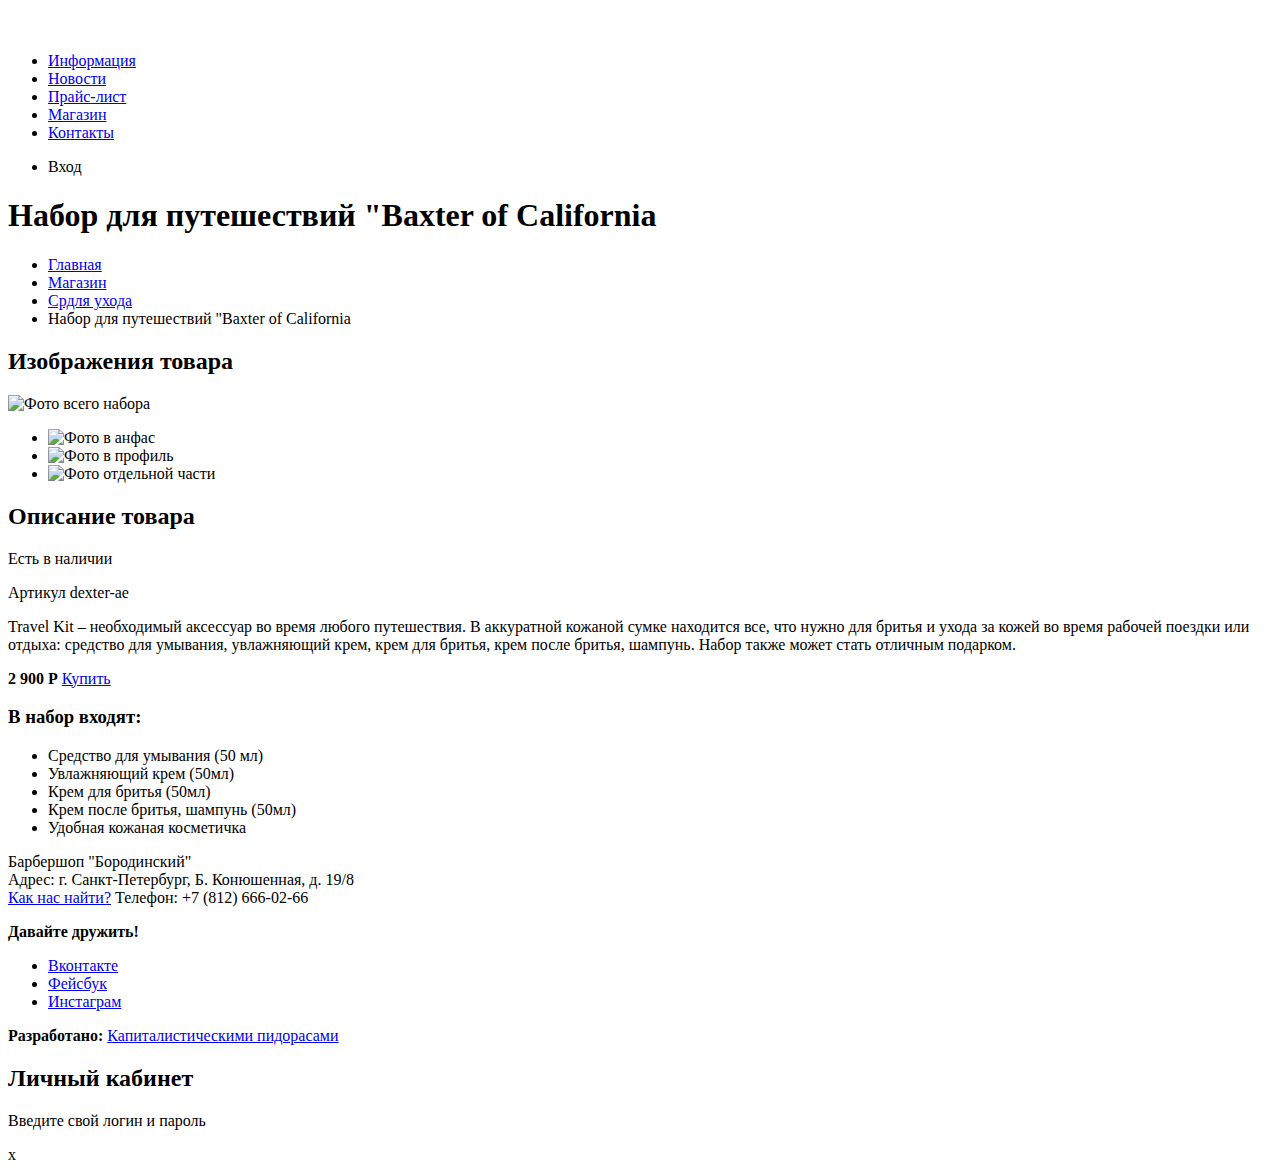
==== catalog-item.html @ 374a8c82 "Сделана разметка страницы Каталог-айтем." ====
<!doctype html>
<html lang="ru">
<head>
    <meta charset="UTF-8">
    <meta name="viewport"
          content="width=device-width, user-scalable=no, initial-scale=1.0, maximum-scale=1.0, minimum-scale=1.0">
    <meta http-equiv="X-UA-Compatible" content="ie=edge">
    <title>Document</title>
</head>
<body>
<!--Элемент каталога-->
<!--Шапка страницы-->
    <header class="main-header">
        <nav class="main-navigator">
            <!--Логотип-->
            <a href="#" class="main-header-logo">
                <img src="svg/logo.svg"  width="111" height="24" alt="Логотип барбершопа Бородинский">
            </a>
            <!--//Логотип-->
            <!--Основное навигационное меню - неупорядоченный список, каждый элемент содержит ссылку на страниу-->
            <ul class="site-navigation">
                <li><a href="info.html">Информация</a></li>
                <li><a href="news.html">Новости</a></li>
                <li><a href="price.html">Прайс-лист</a></li>
                <li class="site-navigation-current"><a href="catalog.html">Магазин</a></li>
                <li><a href="contacts.html">Контакты</a></li>
            </ul>
            <!--//Основное навигациооное меню-->
            <!--Пользовательская навигация, когда пользователь залогиниться появяться доп ссылки и кнопки-->
            <ul class="user-navigation">
                <li class="login-link">Вход</li>
            </ul>
            <!--//Пользовательска навигация. Иконка - декоративный элемент, в разметке не отображается-->
        </nav>
    </header>
<!--//Шапка страницы-->
<!--Основная часть страницы-->
    <main class="container">
        <!--Главный заголовок страницы - название товара. Добавим его на страницу-->
        <h1 class="page-title">Набор для путешествий "Baxter of California</h1>
        <!--//Главный заголовок страницы - название товара. Добавим его на страницу-->
        <!--Хлебные крошки-->
        <ul class="breadcrumbs">
            <li><a href="index.html">Главная</a></li>
            <li><a href="catalog.html">Магазин</a></li>
            <li><a href="#">Срдля ухода</a></li>
            <li class="breadcrumbs-current">Набор для путешествий "Baxter of California</li>
        </ul>
        <!--//Хлебные крошки-->
        <!--Раздел с фото товара-->
        <section class="product-photos">
            <!--Скрытый заголовок-->
            <h2 class="visually-hidden">Изображения товара</h2>
            <!--//Скрытый заголовок-->
            <!--Фото-->
            <p class="product-photo-full">
                <img src="img/product-big.jpg" width="460" height="498" alt="Фото всего набора">
            </p>
            <ul class="product-photo-preview">
                <li><img src="img/product-small-1.jpg" width="140" height="149" alt="Фото в анфас"> </li>
                <li><img src="img/product-small-2.jpg" width="140" height="149" alt="Фото в профиль"> </li>
                <li><img src="img/product-small-3.jpg" width="140" height="149" alt="Фото отдельной части"> </li>
            </ul>
            <!--//Фото-->
        </section>
        <!--//Раздел с фото товара-->
        <!--Информация о товаре-->
        <section class="product-info">
            <!--Скрытый заголовок-->
            <h2 class="visually-hidden">Описание товара</h2>
            <!--//Скрытый заголовок-->
            <!--Наличие-->
            <p class="product-availability">Есть в наличии</p>
            <!--//Наличие-->
            <!--Артикул-->
            <p class="product-article">Артикул dexter-ae</p>
            <!--//Артикул-->
            <!--Описание-->
            <p class="text">Travel Kit – необходимый аксессуар во время любого путешествия. В аккуратной кожаной сумке находится все, что
                нужно для бритья и ухода за кожей во время рабочей поездки или отдыха: средство для умывания, увлажняющий
                крем, крем для бритья, крем после бритья, шампунь. Набор также может стать отличным подарком.</p>
            <!--//Описание-->
            <!--Цена-->
            <p class="product-price">
                <b>2 900 Р</b>
                <a href="#" class="button">Купить</a>
            </p>
            <!--//Цена-->
            <!--Информация о комплектации товара-->
            <h3>В набор входят:</h3>
            <ul>
                <li>Средство для умывания (50 мл)</li>
                <li>Увлажняющий крем (50мл)</li>
                <li>Крем для бритья (50мл)</li>
                <li>Крем после бритья, шампунь (50мл)</li>
                <li>Удобная кожаная косметичка</li>
            </ul>
            <!--//Информация о комплектации товара-->
        </section>
        <!--//Информация о товаре-->
    </main>
<!--//Основная часть страницы-->
<!--Подвал-->
    <footer clss="main-footer">
        <!--Раздел с адресом и ссылкой на карту-->
        <p class="footer-contacts">
            Барбершоп "Бородинский"<br>
            Адрес: г. Санкт-Петербург, Б. Конюшенная, д. 19/8<br>
            <a href="map.html">Как нас найти?</a>
            Телефон: +7 (812) 666-02-66
        </p>
        <!--//Раздел с адресом и ссылкой на карту-->
        <!--Блок соц сетей-->
        <div class="footer-social">
            <b>Давайте дружить!</b>
            <!--Социальные кнопки-->
            <ul>
                <li><a href="#" class="social-button">Вконтакте</a></li>
                <li><a href="#" class="social-button">Фейсбук</a></li>
                <li><a href="#" class="social-button">Инстаграм</a></li>
            </ul>
            <!--//Социальные кнопки-->
        </div>
        <!--//Блок соц сетей-->
        <!--О разработчике-->
        <p class="footer-copyright">
        <b>Разработано:</b>
        <a href="#" class="button">Капиталистическими пидорасами</a>
    </p>
        <!--//О разработчике-->
    </footer>
<!--//Подвал-->
<!--Первое всплывающее окно (попап). Вход в личный кабинет-->
    <section class="modal modal-login">
        <h2>Личный кабинет</h2>
        <p>Введите свой логин и пароль</p>
        <!--Здесь будет форма-->
        <!--Иконка для закрытия окна-->
        <span class="modal-close">x</span>
        <!--//Иконка для закрытия окна-->
    </section>
<!--//Первое всплывающее окно-->
</body>
</html>
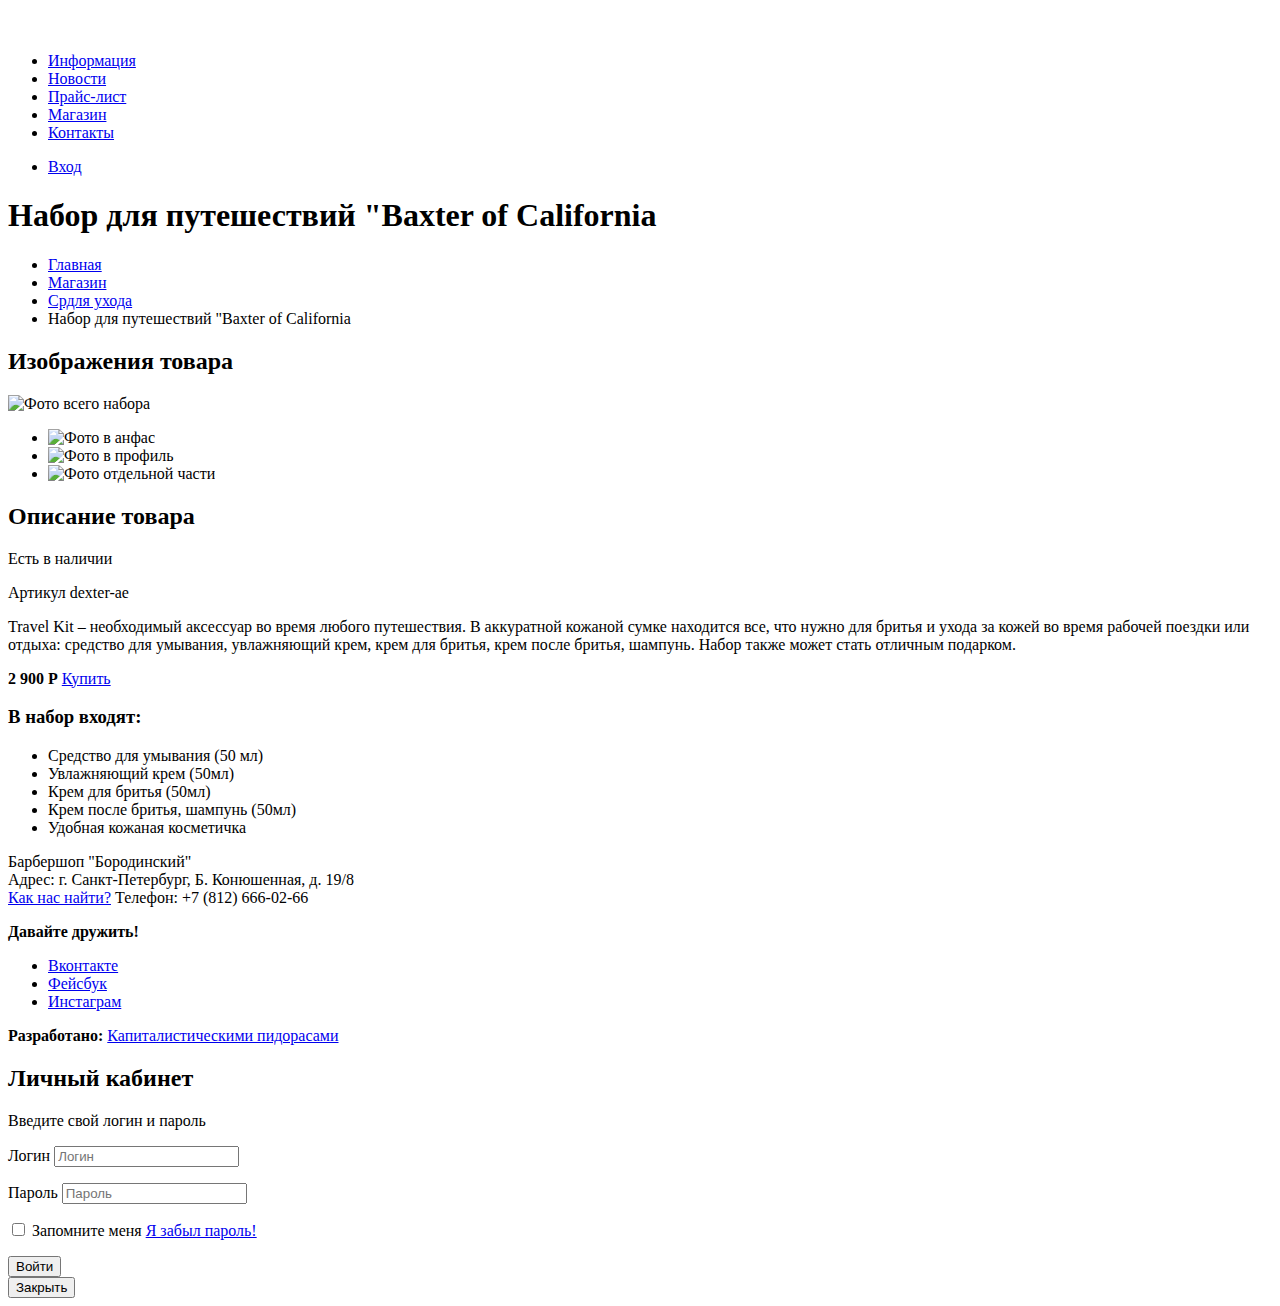
==== commit f284112b: "Добавлена доступность." ====
--- a/catalog-item.html
+++ b/catalog-item.html
@@ -5,7 +5,7 @@
     <meta name="viewport"
           content="width=device-width, user-scalable=no, initial-scale=1.0, maximum-scale=1.0, minimum-scale=1.0">
     <meta http-equiv="X-UA-Compatible" content="ie=edge">
-    <title>Document</title>
+    <title>Барбершоп Бородинскийы</title>
 </head>
 <body>
 <!--Элемент каталога-->
@@ -28,7 +28,9 @@
             <!--//Основное навигациооное меню-->
             <!--Пользовательская навигация, когда пользователь залогиниться появяться доп ссылки и кнопки-->
             <ul class="user-navigation">
-                <li class="login-link">Вход</li>
+                <li class="login-link">
+                    <a href="login.html" class="login-link">Вход</a>
+                </li>
             </ul>
             <!--//Пользовательска навигация. Иконка - декоративный элемент, в разметке не отображается-->
         </nav>
@@ -54,12 +56,12 @@
             <!--//Скрытый заголовок-->
             <!--Фото-->
             <p class="product-photo-full">
-                <img src="img/product-big.jpg" width="460" height="498" alt="Фото всего набора">
+                <img src="img/baxter_of_california_item_big.jpg" width="460" height="498" alt="Фото всего набора">
             </p>
             <ul class="product-photo-preview">
-                <li><img src="img/product-small-1.jpg" width="140" height="149" alt="Фото в анфас"> </li>
-                <li><img src="img/product-small-2.jpg" width="140" height="149" alt="Фото в профиль"> </li>
-                <li><img src="img/product-small-3.jpg" width="140" height="149" alt="Фото отдельной части"> </li>
+                <li><img src="img/baxter_of_california_item_1.jpg" width="140" height="149" alt="Фото в анфас"> </li>
+                <li><img src="img/baxter_of_california_item_2.jpg" width="140" height="149" alt="Фото в профиль"> </li>
+                <li><img src="img/baxter_of_california_item_3.jpg" width="140" height="149" alt="Фото отдельной части"> </li>
             </ul>
             <!--//Фото-->
         </section>
@@ -135,8 +137,27 @@
         <h2>Личный кабинет</h2>
         <p>Введите свой логин и пароль</p>
         <!--Здесь будет форма-->
+        <form class="login-form" action="https://echo.htmlacademy.ru" method="post">
+            <p>
+                <label for="user-login" class="visually-hidden">Логин</label>
+                <input id="user-login" class="login-icon-user" type="text" name="login" placeholder="Логин">
+            </p>
+            <p>
+                <label for="user-password" class="visually-hidden">Пароль</label>
+                <input id="user-password" type="password" class="login-icon-password" name="password" placeholder="Пароль">
+            </p>
+            <p class="login-password-info">
+                <label for="login-password-info">
+                    <input id="login-password-info" type="checkbox" class="visually-hidden" name="remember">
+                    <span class="checkbox-indicator"></span>
+                    Запомните меня
+                </label>
+                <a href="#" class="restore">Я забыл пароль!</a>
+            </p>
+            <button class="button" type="submit">Войти</button>
+        </form>
         <!--Иконка для закрытия окна-->
-        <span class="modal-close">x</span>
+        <button class="modal-close" type="button">Закрыть</button>
         <!--//Иконка для закрытия окна-->
     </section>
 <!--//Первое всплывающее окно-->
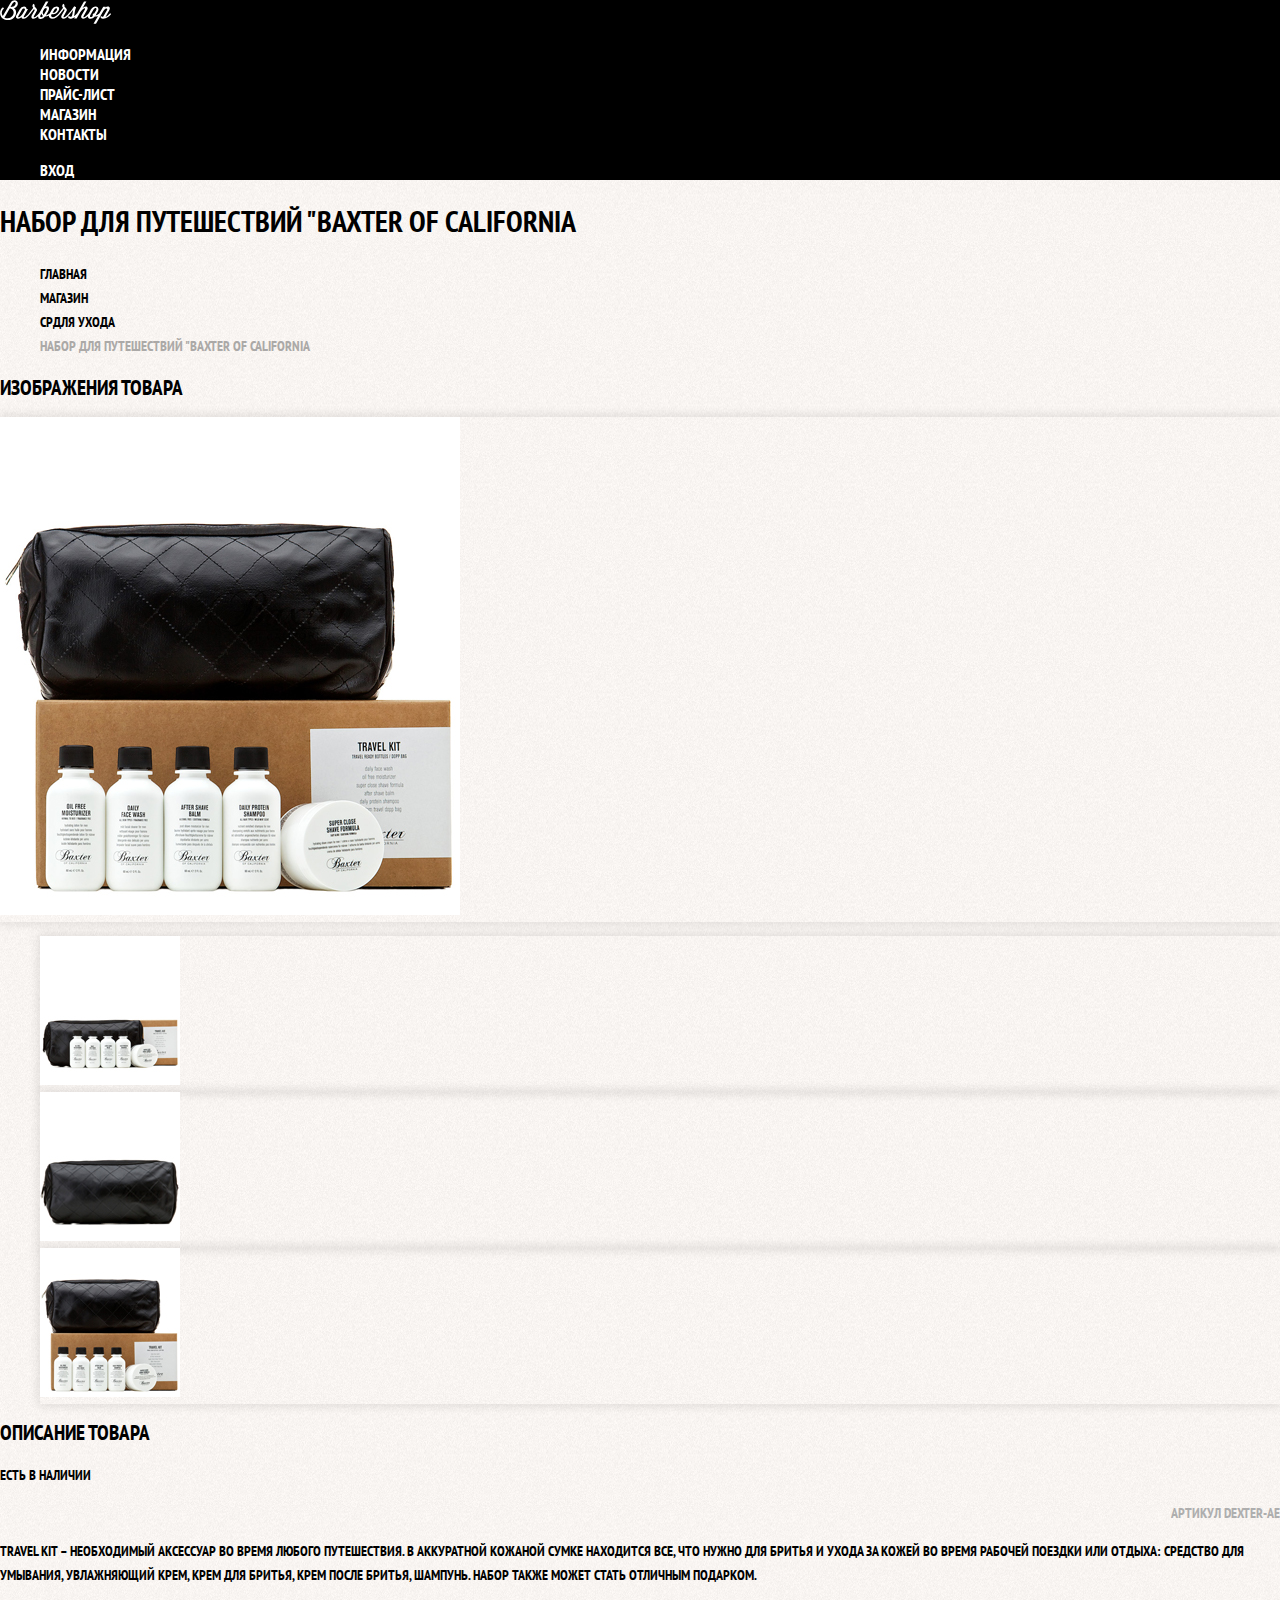
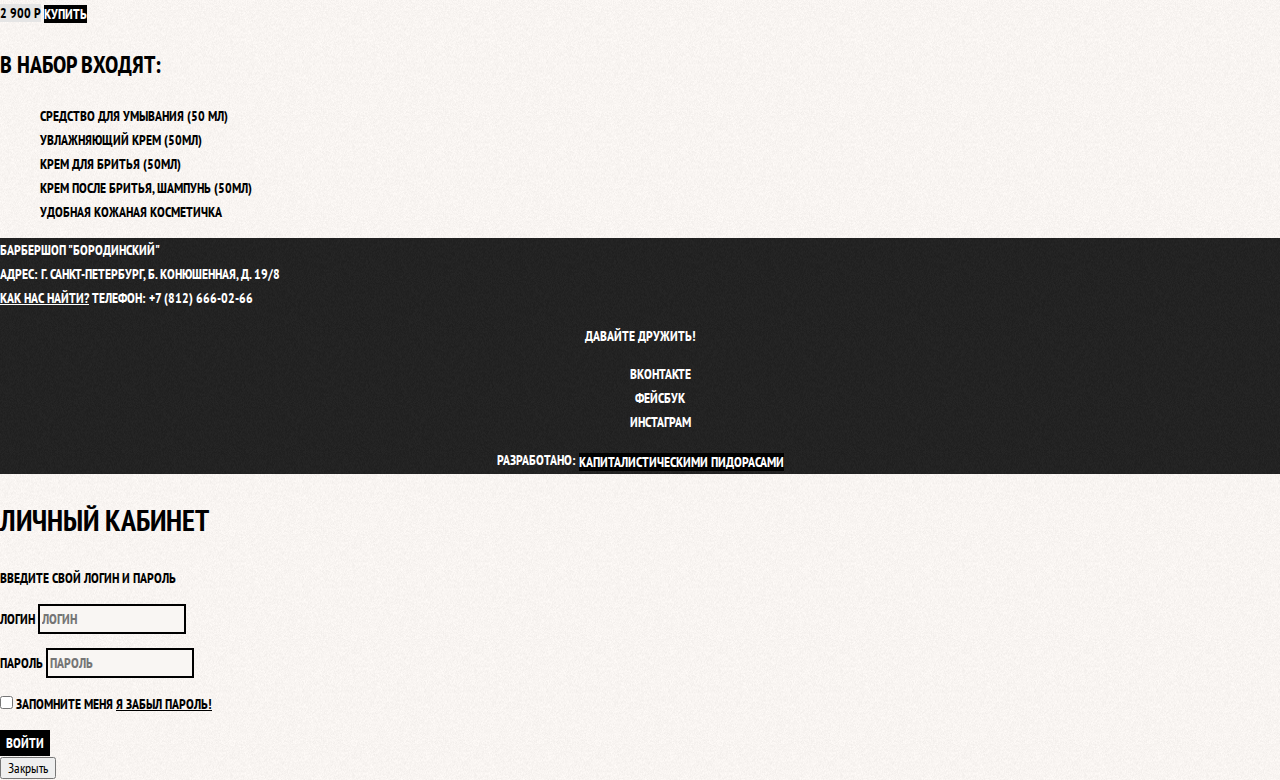
==== commit bccaf8eb: "Добавлена базовая стилизация." ====
--- a/catalog-item.html
+++ b/catalog-item.html
@@ -5,13 +5,16 @@
     <meta name="viewport"
           content="width=device-width, user-scalable=no, initial-scale=1.0, maximum-scale=1.0, minimum-scale=1.0">
     <meta http-equiv="X-UA-Compatible" content="ie=edge">
+    <link href="https://fonts.googleapis.com/css?family=PT+Sans+Narrow:400,700&amp;subset=cyrillic" rel="stylesheet">
+    <link rel="stylesheet" href="styles/normalize.css" type="text/css">
+    <link rel="stylesheet" href="styles/style.css" type="text/css">
     <title>Барбершоп Бородинскийы</title>
 </head>
-<body>
+<body class="inner-page">
 <!--Элемент каталога-->
 <!--Шапка страницы-->
     <header class="main-header">
-        <nav class="main-navigator">
+        <nav class="main-navigation">
             <!--Логотип-->
             <a href="#" class="main-header-logo">
                 <img src="svg/logo.svg"  width="111" height="24" alt="Логотип барбершопа Бородинский">
@@ -103,7 +106,7 @@
     </main>
 <!--//Основная часть страницы-->
 <!--Подвал-->
-    <footer clss="main-footer">
+    <footer class="main-footer">
         <!--Раздел с адресом и ссылкой на карту-->
         <p class="footer-contacts">
             Барбершоп "Бородинский"<br>
--- a/styles/style.css
+++ b/styles/style.css
@@ -0,0 +1,335 @@
+body {
+    margin: 0;
+    padding: 0;
+
+    font-family: "PT Sans Narrow", Arial, sans-serif;
+    font-size: 14px;
+    line-height: 24px;
+    font-weight: 700;
+    color: #fff;
+    text-transform: uppercase;
+
+    background-color: #000;
+    background-image: url("../img/bg.jpg");
+    background-position: top center;
+    background-repeat: no-repeat;
+}
+a {
+    text-decoration: none;
+}
+
+.inner-page {
+    color: #000;
+
+    background-color: #f9f6f3;
+    background-image: url("../img/pattern-light.jpg");
+    background-position: 0 0;
+    background-repeat: repeat;
+}
+.button {
+    font: inherit;
+
+    text-align: center;
+    color: #fff;
+    vertical-align: middle;
+    text-transform: uppercase;
+    background: #000;
+    border: none;
+}
+
+.button:hover, .button:focus, .button:active {
+    background-color: #663d15;
+}
+.main-navigation {
+    font-size: 16px;
+    line-height: 20px;
+    color: #fff;
+
+    background-color: #000;
+}
+
+
+.site-navigation, .user-navigation {
+    list-style: none;
+}
+
+.site-navigation a, .user-navigation a {
+    color: #fff;
+}
+
+.site-navigation a:hover, .site-navigation a:focus, .user-navigation a:hover, .user-navigation a:focus{
+    background-color: #242424;
+}
+
+.features-list {
+    list-style: none;
+}
+
+.feature-item {
+    text-align: center;
+}
+
+.feature-item h3{
+    font-size: 30px;
+    line-height: 42px;
+}
+
+.index-columns {
+    color: #000;
+
+    background-color: #f8f5f2;
+    background-image: url(../img/pattern-light.jpg);
+    background-position: 0 0;
+    background-repeat: repeat;
+}
+
+.index-columns h2 {
+    font-size: 30px;
+    line-height: 42px;
+}
+
+.news-list {
+    list-style: none;
+}
+
+.news-item time {
+    text-transform: none;
+}
+
+.gallery-content {
+    background-color: #ccc;
+    border: 7px solid #fff;
+}
+
+.appointment-item input {
+    font: inherit;
+
+    background-color: transparent;
+    border: 2px solid #000;
+}
+
+.appointment-item input:focus {
+    border-color: #663d15;
+}
+
+.page-title {
+    font-size: 30px;
+    line-height: 42px;
+}
+
+.breadcrumbs {
+    list-style: none;
+}
+
+.breadcrumbs a {
+    color: #000;
+}
+
+.breadcrumbs a:hover, .breadcrumbs a:focus {
+    text-decoration: underline;
+}
+
+.breadcrumbs-current {
+    color: #aba9a7;
+}
+
+.filter fieldset {
+    border: none;
+}
+
+.filter legend {
+    font-size: 24px;
+    line-height: 30px;
+}
+
+.filter ul {
+    list-style: none;
+    line-height: 18px;
+}
+
+.filter-input:hover + label, .filter-input:focus + label {
+    color: #663d15;
+}
+
+.filter-input:disabled + label {
+    color: #000;
+
+    opacity: 0.5;
+}
+
+.catalog-list {
+    list-style: none;
+}
+
+.catalog-item {
+    background-color: #f8f8f8;
+    box-shadow: 0 0 10px rgba(0, 0, 0, 0.1);
+}
+
+.catalog-item:hover {
+    box-shadow: 0 0 10px rgba(0, 0, 0, 0.2);
+}
+
+.catalog-item a {
+    color: #000;
+}
+
+.catalog-item h3 {
+    font-size: 14px;
+    line-height: 18px;
+}
+
+.catalog-category {
+    text-transform: none;
+}
+
+.catalog-item-price b {
+    font-size: 14px;
+    line-height: 20px;
+    text-align: center;
+
+    background-color: #e5e5e5;
+}
+
+.catalog-item-price .button {
+    line-height: 20px;
+    color: #fff;
+}
+
+.pagination-list {
+    list-style: none;
+}
+
+.pagination-item a {
+    color: #fff;
+
+    background-color: #000;
+}
+
+.pagination-item a:hover, .pagination-item a:focus, .pagination-item a:active {
+    background-color: #663d15;
+}
+
+.pagination-item-current a {
+    color: #000;
+
+    background-color: #fff;
+}
+
+.pagination-item a:hover, .pagination-item-current a:focus, .pagination-item-current a:active {
+    color: #000;
+
+    background-color: #fff;
+}
+
+.product-photo-preview {
+    list-style: none;
+}
+
+.product-photo-preview li {
+    box-shadow: 0 0 10px 2px rgba(0, 0, 0, 0.1);
+}
+
+.product-photo-full {
+    box-shadow: 0 0 10px 2px rgba(0, 0, 0, 0.1);
+}
+
+.product-article {
+    text-align: right;
+    color: #aeaeae;
+}
+
+.product-price b {
+    line-height: 20px;
+    text-align: center;
+
+    background-color: #e5e5e5;
+}
+
+.product-info h3 {
+    font-size: 24px;
+    line-height: 30px;
+}
+
+.product-info ul {
+    list-style: none;
+}
+.main-footer {
+    color: #fff;
+
+    background-color: #212121;
+    background-image: url(../img/pattern-dark.jpg);
+    background-position: 0 0;
+    background-repeat: repeat;
+}
+
+.footer-contacts a {
+    color: #fff;
+    text-decoration: underline;
+}
+
+.footer-contacts a:hover, .footer-contacts a:focus {
+    text-decoration: none;
+}
+
+.footer-social {
+    text-align: center;
+}
+
+.footer-social ul {
+    list-style: none;
+}
+
+.social-button {
+    color: #fff;
+}
+
+.footer-copyright {
+    text-align: center;
+}
+
+.footer-copyright .button:hover, .footer-copyright .button:focus {
+    color: #000;
+
+    background-color: #fff;
+}
+
+.modal {
+    color: #000;
+
+    background-color: #f8f3f0;
+    background-image: url(../img/pattern-light.jpg);
+    background-position: 0 0;
+    background-repeat: repeat;
+}
+
+.modal h2 {
+    font-size: 30px;
+    line-height: 42px;
+}
+
+.login-form input[type="text"], .login-form input[type="password"] {
+    font: inherit;
+    color: #000;
+    text-transform: uppercase;
+
+    background-color: #f9f6f3;
+    border: 2px solid #000;
+}
+
+.login-form input:focus {
+    border-color: #663d15;
+}
+
+.login-checkbox:hover, .login-checkbox:focus {
+    color: #663d15;
+}
+
+.restore {
+    color: #000;
+    text-decoration: underline;
+}
+
+.restore:hover, .restore:focus {
+    text-decoration: none;
+}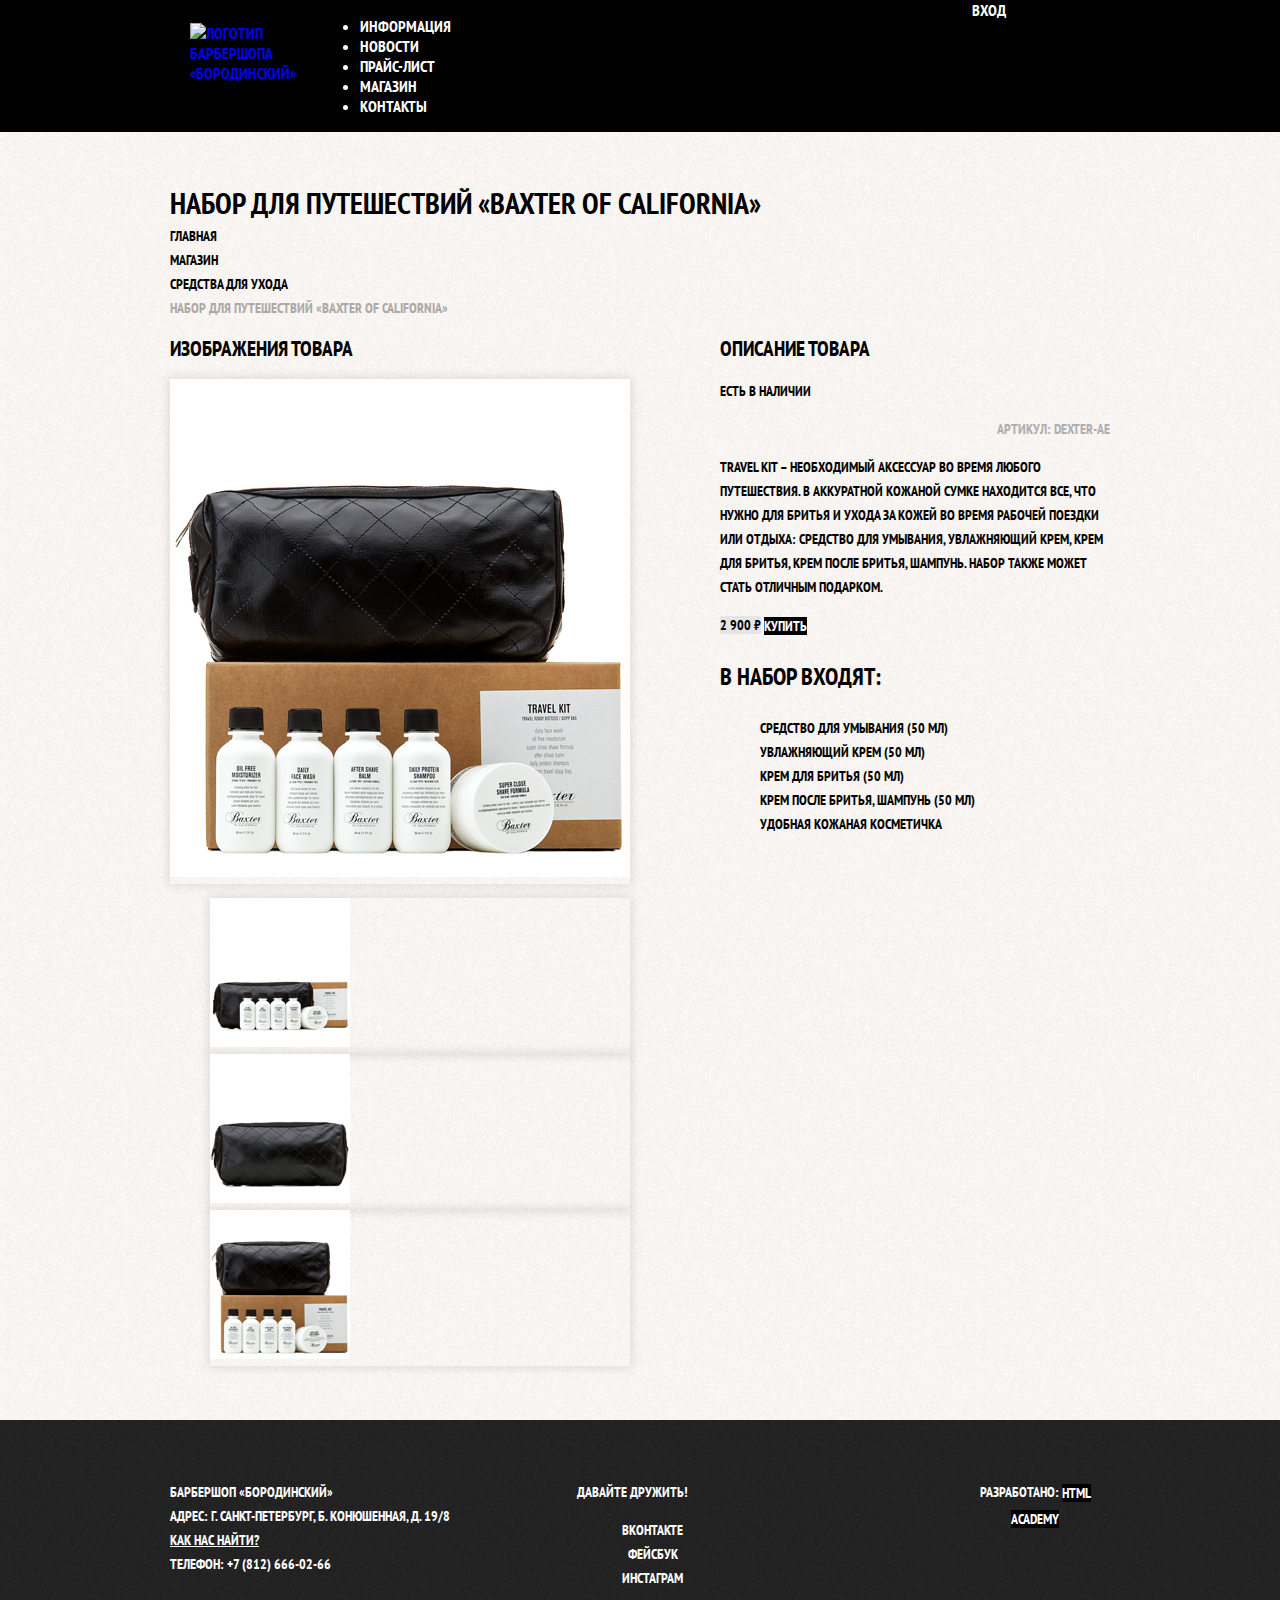
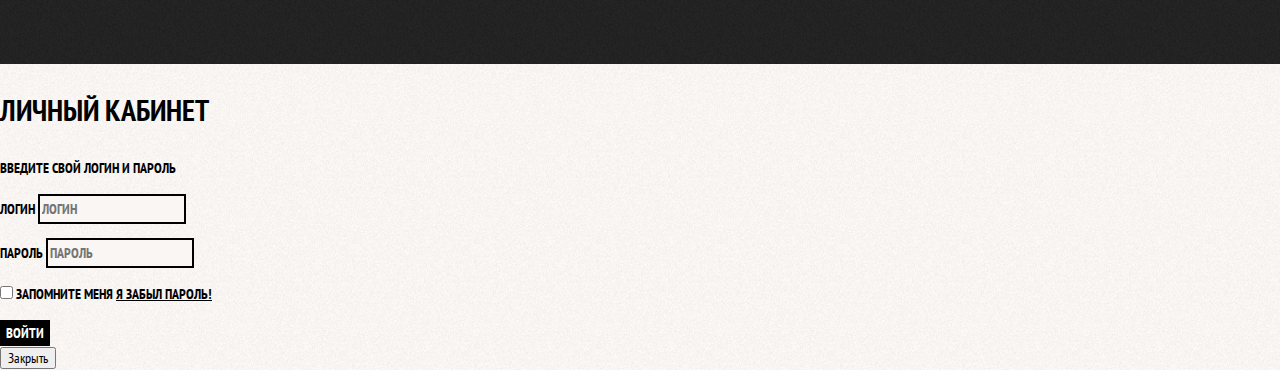
==== commit fe0dd7b6: "Добавлена сетка страниц каталога и товара." ====
--- a/catalog-item.html
+++ b/catalog-item.html
@@ -12,127 +12,127 @@
 </head>
 <body class="inner-page">
 <!--Элемент каталога-->
-<!--Шапка страницы-->
     <header class="main-header">
-        <nav class="main-navigation">
-            <!--Логотип-->
-            <a href="#" class="main-header-logo">
-                <img src="svg/logo.svg"  width="111" height="24" alt="Логотип барбершопа Бородинский">
+        <nav class="main-navigation container">
+            <a class="main-header-logo" href="index.html">
+                <img src="img/logo.svg" width="111" height="24" alt="Логотип барбершопа «Бородинский»">
             </a>
-            <!--//Логотип-->
-            <!--Основное навигационное меню - неупорядоченный список, каждый элемент содержит ссылку на страниу-->
             <ul class="site-navigation">
-                <li><a href="info.html">Информация</a></li>
-                <li><a href="news.html">Новости</a></li>
-                <li><a href="price.html">Прайс-лист</a></li>
-                <li class="site-navigation-current"><a href="catalog.html">Магазин</a></li>
-                <li><a href="contacts.html">Контакты</a></li>
-            </ul>
-            <!--//Основное навигациооное меню-->
-            <!--Пользовательская навигация, когда пользователь залогиниться появяться доп ссылки и кнопки-->
-            <ul class="user-navigation">
-                <li class="login-link">
-                    <a href="login.html" class="login-link">Вход</a>
+                <li>
+                    <a href="info.html">Информация</a>
+                </li>
+                <li>
+                    <a href="news.html">Новости</a>
+                </li>
+                <li>
+                    <a href="price.html">Прайс-лист</a>
+                </li>
+                <li class="site-navigation-current">
+                    <a href="catalog.html">Магазин</a>
+                </li>
+                <li>
+                    <a href="contacts.html">Контакты</a>
                 </li>
             </ul>
-            <!--//Пользовательска навигация. Иконка - декоративный элемент, в разметке не отображается-->
+            <ul class="user-navigation">
+                <li>
+                    <a class="login-link" href="login.html">Вход</a>
+                </li>
+            </ul>
         </nav>
     </header>
-<!--//Шапка страницы-->
-<!--Основная часть страницы-->
+
     <main class="container">
-        <!--Главный заголовок страницы - название товара. Добавим его на страницу-->
-        <h1 class="page-title">Набор для путешествий "Baxter of California</h1>
-        <!--//Главный заголовок страницы - название товара. Добавим его на страницу-->
-        <!--Хлебные крошки-->
+
+        <h1 class="page-title">Набор для путешествий «Baxter of California»</h1>
+
         <ul class="breadcrumbs">
-            <li><a href="index.html">Главная</a></li>
-            <li><a href="catalog.html">Магазин</a></li>
-            <li><a href="#">Срдля ухода</a></li>
-            <li class="breadcrumbs-current">Набор для путешествий "Baxter of California</li>
+            <li>
+                <a href="index.html">Главная</a>
+            </li>
+            <li>
+                <a href="#">Магазин</a>
+            </li>
+            <li>
+                <a href="#">Средства для ухода</a>
+            </li>
+            <li class="breadcrumbs-current">Набор для путешествий «Baxter of California»</li>
         </ul>
-        <!--//Хлебные крошки-->
-        <!--Раздел с фото товара-->
-        <section class="product-photos">
-            <!--Скрытый заголовок-->
-            <h2 class="visually-hidden">Изображения товара</h2>
-            <!--//Скрытый заголовок-->
-            <!--Фото-->
-            <p class="product-photo-full">
-                <img src="img/baxter_of_california_item_big.jpg" width="460" height="498" alt="Фото всего набора">
+
+        <div class="catalog-columns">
+
+            <section class="product-photos">
+                <h2 class="visually-hidden">Изображения товара</h2>
+                <p class="product-photo-full">
+                    <img src="img/baxter_of_california_item_big.jpg" width="460" height="498" alt="Фото всего набора">
+                </p>
+                <ul class="product-photo-preview">
+                    <li>
+                        <img src="img/baxter_of_california_item_1.jpg" width="140" height="149" alt="Фото в анфас">
+                    </li>
+                    <li>
+                        <img src="img/baxter_of_california_item_2.jpg" width="140" height="149" alt="Фото в профиль">
+                    </li>
+                    <li>
+                        <img src="img/baxter_of_california_item_3.jpg" width="140" height="149" alt="Фото отдельной части">
+                    </li>
+                </ul>
+            </section>
+
+            <section class="product-info">
+                <h2 class="visually-hidden">Описание товара</h2>
+                <div class="product-description">
+                    <p class="product-availability">Есть в наличии</p>
+                    <p class="product-article">Артикул: dexter-ae</p>
+                </div>
+                <p class="product-text">Travel Kit – необходимый аксессуар во время любого путешествия. В аккуратной кожаной сумке находится все,
+                    что нужно для бритья и ухода за кожей во время рабочей поездки или отдыха: средство для умывания, увлажняющий
+                    крем, крем для бритья, крем после бритья, шампунь. Набор также может стать отличным подарком.</p>
+                <p class="product-price">
+                    <b>2 900 ₽</b>
+                    <a class="button" href="#">Купить</a>
+                </p>
+                <h3>В набор входят:</h3>
+                <ul>
+                    <li>Средство для умывания (50 мл)</li>
+                    <li>Увлажняющий крем (50 мл)</li>
+                    <li>Крем для бритья (50 мл)</li>
+                    <li>Крем после бритья, шампунь (50 мл)</li>
+                    <li>Удобная кожаная косметичка</li>
+                </ul>
+            </section>
+        </div>
+
+    </main>
+
+    <footer class="main-footer">
+        <div class="container">
+            <p class="footer-contacts">
+                Барбершоп «Бородинский»
+                <br> Адрес: г. Санкт-Петербург, Б. Конюшенная, д. 19/8
+                <br>
+                <a href="map.html">Как нас найти?</a>
+                <br> Телефон: +7 (812) 666-02-66
             </p>
-            <ul class="product-photo-preview">
-                <li><img src="img/baxter_of_california_item_1.jpg" width="140" height="149" alt="Фото в анфас"> </li>
-                <li><img src="img/baxter_of_california_item_2.jpg" width="140" height="149" alt="Фото в профиль"> </li>
-                <li><img src="img/baxter_of_california_item_3.jpg" width="140" height="149" alt="Фото отдельной части"> </li>
-            </ul>
-            <!--//Фото-->
-        </section>
-        <!--//Раздел с фото товара-->
-        <!--Информация о товаре-->
-        <section class="product-info">
-            <!--Скрытый заголовок-->
-            <h2 class="visually-hidden">Описание товара</h2>
-            <!--//Скрытый заголовок-->
-            <!--Наличие-->
-            <p class="product-availability">Есть в наличии</p>
-            <!--//Наличие-->
-            <!--Артикул-->
-            <p class="product-article">Артикул dexter-ae</p>
-            <!--//Артикул-->
-            <!--Описание-->
-            <p class="text">Travel Kit – необходимый аксессуар во время любого путешествия. В аккуратной кожаной сумке находится все, что
-                нужно для бритья и ухода за кожей во время рабочей поездки или отдыха: средство для умывания, увлажняющий
-                крем, крем для бритья, крем после бритья, шампунь. Набор также может стать отличным подарком.</p>
-            <!--//Описание-->
-            <!--Цена-->
-            <p class="product-price">
-                <b>2 900 Р</b>
-                <a href="#" class="button">Купить</a>
+            <div class="footer-social">
+                <b>Давайте дружить!</b>
+                <ul>
+                    <li>
+                        <a class="social-button" href="#">Вконтакте</a>
+                    </li>
+                    <li>
+                        <a class="social-button" href="#">Фейсбук</a>
+                    </li>
+                    <li>
+                        <a class="social-button" href="#">Инстаграм</a>
+                    </li>
+                </ul>
+            </div>
+            <p class="footer-copyright">
+                <b>Разработано:</b>
+                <a class="button" href="https://htmlacademy.ru">HTML Academy</a>
             </p>
-            <!--//Цена-->
-            <!--Информация о комплектации товара-->
-            <h3>В набор входят:</h3>
-            <ul>
-                <li>Средство для умывания (50 мл)</li>
-                <li>Увлажняющий крем (50мл)</li>
-                <li>Крем для бритья (50мл)</li>
-                <li>Крем после бритья, шампунь (50мл)</li>
-                <li>Удобная кожаная косметичка</li>
-            </ul>
-            <!--//Информация о комплектации товара-->
-        </section>
-        <!--//Информация о товаре-->
-    </main>
-<!--//Основная часть страницы-->
-<!--Подвал-->
-    <footer class="main-footer">
-        <!--Раздел с адресом и ссылкой на карту-->
-        <p class="footer-contacts">
-            Барбершоп "Бородинский"<br>
-            Адрес: г. Санкт-Петербург, Б. Конюшенная, д. 19/8<br>
-            <a href="map.html">Как нас найти?</a>
-            Телефон: +7 (812) 666-02-66
-        </p>
-        <!--//Раздел с адресом и ссылкой на карту-->
-        <!--Блок соц сетей-->
-        <div class="footer-social">
-            <b>Давайте дружить!</b>
-            <!--Социальные кнопки-->
-            <ul>
-                <li><a href="#" class="social-button">Вконтакте</a></li>
-                <li><a href="#" class="social-button">Фейсбук</a></li>
-                <li><a href="#" class="social-button">Инстаграм</a></li>
-            </ul>
-            <!--//Социальные кнопки-->
         </div>
-        <!--//Блок соц сетей-->
-        <!--О разработчике-->
-        <p class="footer-copyright">
-        <b>Разработано:</b>
-        <a href="#" class="button">Капиталистическими пидорасами</a>
-    </p>
-        <!--//О разработчике-->
     </footer>
 <!--//Подвал-->
 <!--Первое всплывающее окно (попап). Вход в личный кабинет-->
--- a/styles/style.css
+++ b/styles/style.css
@@ -14,9 +14,6 @@
     background-position: top center;
     background-repeat: no-repeat;
 }
-a {
-    text-decoration: none;
-}
 
 .inner-page {
     color: #000;
@@ -26,6 +23,21 @@
     background-position: 0 0;
     background-repeat: repeat;
 }
+
+.main-header {
+    margin-bottom: 75px;
+}
+
+.inner-page .main-header {
+    margin-bottom: 50px;
+
+    background-color: #000;
+}
+
+a {
+    text-decoration: none;
+}
+
 .button {
     font: inherit;
 
@@ -40,7 +52,12 @@
 .button:hover, .button:focus, .button:active {
     background-color: #663d15;
 }
+
 .main-navigation {
+    display: flex;
+    flex-direction: column;
+    align-items: center;
+
     font-size: 16px;
     line-height: 20px;
     color: #fff;
@@ -48,37 +65,106 @@
     background-color: #000;
 }
 
-
-.site-navigation, .user-navigation {
-    list-style: none;
-}
-
-.site-navigation a, .user-navigation a {
-    color: #fff;
+.inner-page .main-navigation {
+    align-items: flex-start;
+    flex-direction: row;
+}
+
+
+.main-header-logo {
+    order: 2;
+    width: 368px;
+    height: 153px;
+}
+
+.inner-page .main-header-logo {
+    order: 0;
+
+    width: 111px;
+    height: 24px;
+    padding: 23px 20px;
+}
+.main-navigation-wrapper {
+    width: 100%;
+    margin-bottom: 60px;
+
+    background-color: #000;
+}
+
+.main-navigation-wrapper .container {
+    display: flex;
+    justify-content: space-between;
+}
+
+site-navigation,
+.user-navigation {
+    list-style: none;
+    margin: 0;
+    padding: 0;
+}
+
+.site-navigation {
+    width: 620px;
+}
+
+.user-navigation {
+    width: 140px;
+}
+
+.inner-page .user-navigation {
+    margin-left: auto;
+}
+
+.site-navigation a,
+.user-navigation a {
+    color: #ffffff;
 }
 
 .site-navigation a:hover, .site-navigation a:focus, .user-navigation a:hover, .user-navigation a:focus{
     background-color: #242424;
 }
 
+.container {
+    width: 940px;
+    margin: 0 auto;
+    padding: 0 10px;
+}
+
+.features {
+    margin-bottom: 80px;
+}
+
 .features-list {
+    display: flex;
+    justify-content: space-between;
+    margin: 0;
+    padding: 0;
+
     list-style: none;
 }
 
 .feature-item {
+    width: 300px;
     text-align: center;
-}
-
-.feature-item h3{
+
+}
+
+.feature-item h3 {
     font-size: 30px;
     line-height: 42px;
 }
 
+
 .index-columns {
-    color: #000;
+    display: flex;
+    justify-content: space-between;
+    padding: 50px 80px;
+    margin-bottom: 35px;
+
+    color: #000000;
 
     background-color: #f8f5f2;
-    background-image: url(../img/pattern-light.jpg);
+    background-image: url("../img/pattern-light.jpg");
     background-position: 0 0;
     background-repeat: repeat;
 }
@@ -88,6 +174,10 @@
     line-height: 42px;
 }
 
+.news {
+    width: 380px;
+}
+
 .news-list {
     list-style: none;
 }
@@ -96,9 +186,21 @@
     text-transform: none;
 }
 
+.gallery {
+    width: 300px;
+}
+
 .gallery-content {
-    background-color: #ccc;
-    border: 7px solid #fff;
+    background-color: #cccccc;
+    border: 7px solid #ffffff;
+}
+
+.contacts {
+    width: 380px;
+}
+
+.appointment {
+    width: 300px;
 }
 
 .appointment-item input {
@@ -113,12 +215,32 @@
 }
 
 .page-title {
+    margin: 0;
+    margin-bottom: 0;
+    padding: 0;
+
     font-size: 30px;
     line-height: 42px;
 }
 
 .breadcrumbs {
-    list-style: none;
+    padding: 0;
+    margin: 0;
+    margin-bottom: 0;
+
+    list-style: none;
+}
+
+.catalog-columns{
+    display: flex;
+    justify-content: space-between;
+}
+.filters {
+    width: 100px;
+}
+
+.catalog {
+    width: 700px;
 }
 
 .breadcrumbs a {
@@ -158,14 +280,28 @@
 }
 
 .catalog-list {
+    display: flex;
+    flex-wrap: wrap;
+    justify-content: space-between;
+
+    margin: 0;
+    padding: 0;
+    margin-bottom: 25px;
     list-style: none;
 }
 
 .catalog-item {
+    width: 220px;
+    margin-bottom: 20px;
+    margin-right: 20px;
+
     background-color: #f8f8f8;
     box-shadow: 0 0 10px rgba(0, 0, 0, 0.1);
 }
 
+.catalog-item:nth-child(3n) {
+    margin-right: 0;
+}
 .catalog-item:hover {
     box-shadow: 0 0 10px rgba(0, 0, 0, 0.2);
 }
@@ -197,6 +333,9 @@
 }
 
 .pagination-list {
+    padding: 0;
+    margin: 0;
+
     list-style: none;
 }
 
@@ -221,6 +360,15 @@
 
     background-color: #fff;
 }
+
+.product-photos {
+    width: 460px;
+}
+
+.product-info {
+    width: 390px;
+}
+
 
 .product-photo-preview {
     list-style: none;
@@ -255,6 +403,9 @@
     list-style: none;
 }
 .main-footer {
+    padding: 60px 0;
+    margin-top: 65px;
+
     color: #fff;
 
     background-color: #212121;
@@ -263,6 +414,20 @@
     background-repeat: repeat;
 }
 
+.inner-page .main-footer {
+    margin-top: 40px;
+}
+
+.main-footer .container {
+    display: flex;
+}
+
+.footer-contacts {
+    width: 320px;
+    margin: 0;
+    margin-right: 70px;
+}
+
 .footer-contacts a {
     color: #fff;
     text-decoration: underline;
@@ -273,6 +438,7 @@
 }
 
 .footer-social {
+    width: 145px;
     text-align: center;
 }
 
@@ -285,6 +451,9 @@
 }
 
 .footer-copyright {
+    width: 150px;
+    margin: 0;
+    margin-left: auto;
     text-align: center;
 }
 
@@ -332,4 +501,4 @@
 
 .restore:hover, .restore:focus {
     text-decoration: none;
-}+}
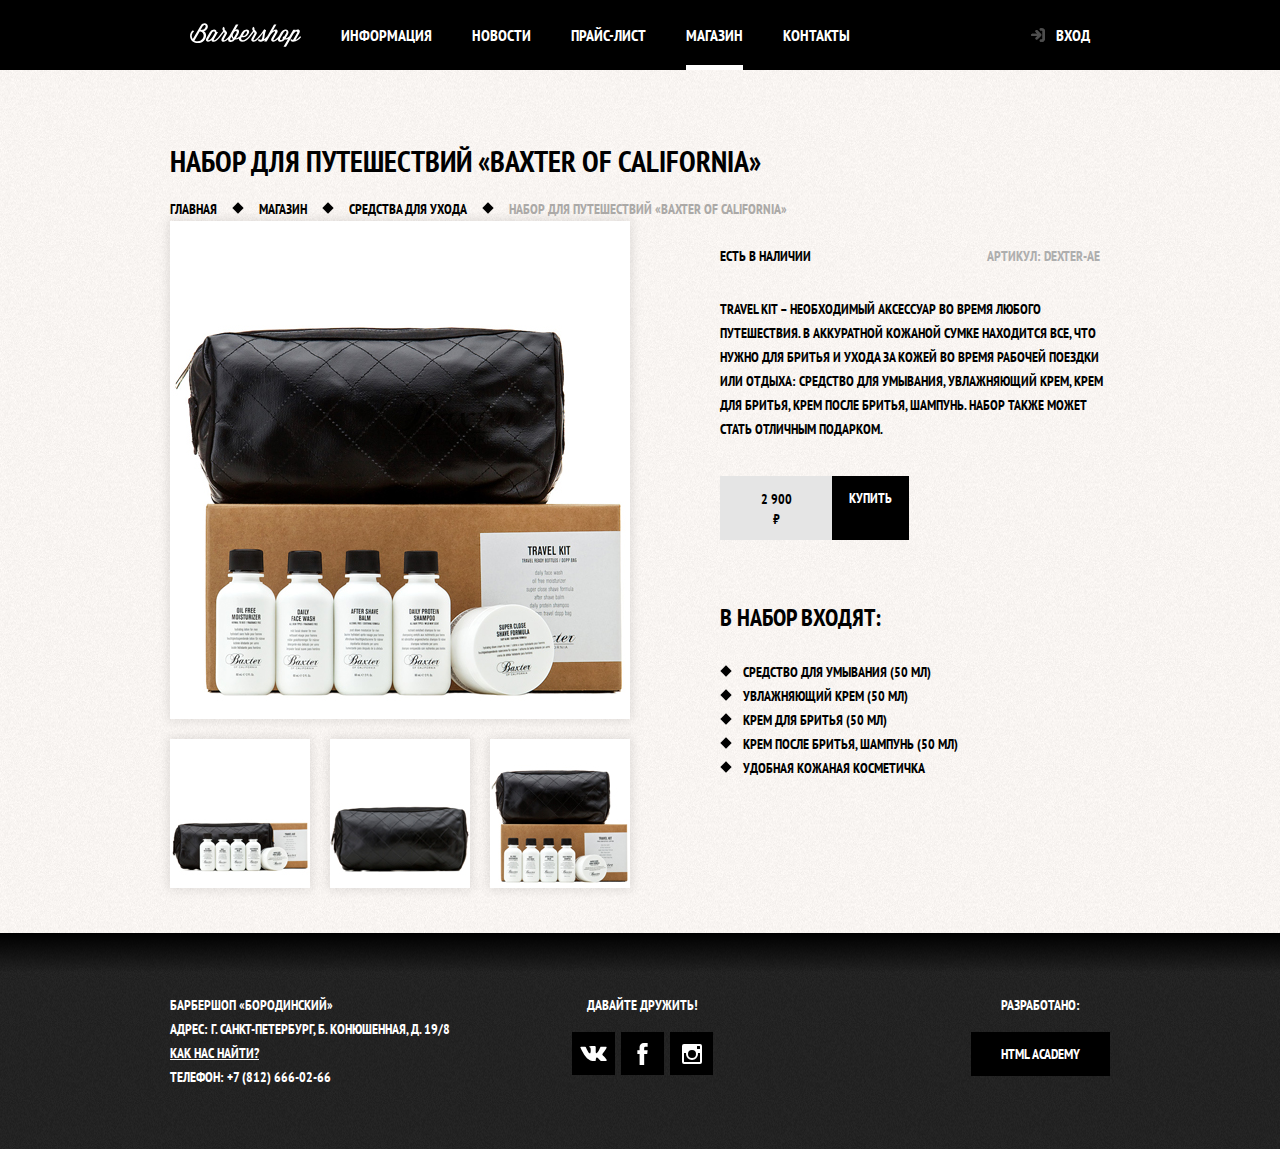
==== commit 77319329: "Почти final" ====
--- a/catalog-item.html
+++ b/catalog-item.html
@@ -15,7 +15,7 @@
     <header class="main-header">
         <nav class="main-navigation container">
             <a class="main-header-logo" href="index.html">
-                <img src="img/logo.svg" width="111" height="24" alt="Логотип барбершопа «Бородинский»">
+                <img src="svg/logo.svg" width="111" height="24" alt="Логотип барбершопа «Бородинский»">
             </a>
             <ul class="site-navigation">
                 <li>
@@ -118,13 +118,25 @@
                 <b>Давайте дружить!</b>
                 <ul>
                     <li>
-                        <a class="social-button" href="#">Вконтакте</a>
+                        <a class="social-button" href="#"><span class="visually-hidden">Вконтакте</span>
+                            <svg xmlns="http://www.w3.org/2000/svg" width="27" height="15" viewBox="0 0 26.14 14.91">
+                                <path d="M26 13.47l-.09-.17a13.55 13.55 0 0 0-2.6-3q-.87-.83-1.1-1.12A1 1 0 0 1 22 8a10.27 10.27 0 0 1 1.22-1.78l.88-1.16q2.35-3.13 2-4L26 .94a.8.8 0 0 0-.4-.22 2.14 2.14 0 0 0-.87 0h-3.92a.51.51 0 0 0-.27 0h-.3a.6.6 0 0 0-.15.14.93.93 0 0 0-.14.24 22.22 22.22 0 0 1-1.46 3.06q-.5.84-.93 1.46a7 7 0 0 1-.71.91 4.94 4.94 0 0 1-.52.47q-.23.18-.35.15l-.23-.05a.9.9 0 0 1-.31-.33 1.49 1.49 0 0 1-.16-.53V1.6a3.14 3.14 0 0 0 0-.62 2.12 2.12 0 0 0-.14-.44.73.73 0 0 0-.28-.33 1.57 1.57 0 0 0-.46-.18A9 9 0 0 0 12.57 0a8.93 8.93 0 0 0-3.25.33 1.83 1.83 0 0 0-.52.41q-.25.3-.07.33a1.67 1.67 0 0 1 1.16.59l.08.16a2.6 2.6 0 0 1 .19.63 6.32 6.32 0 0 1 .12 1 10.59 10.59 0 0 1 0 1.7q-.07.71-.13 1.1a2.21 2.21 0 0 1-.18.64 2.69 2.69 0 0 1-.16.3l-.07.07a1 1 0 0 1-.37.07.86.86 0 0 1-.46-.19 3.27 3.27 0 0 1-.56-.52 7 7 0 0 1-.66-.93q-.37-.6-.76-1.42l-.22-.39q-.2-.38-.56-1.11t-.62-1.43A.9.9 0 0 0 5.2.9h-.07a.93.93 0 0 0-.22-.16A1.44 1.44 0 0 0 4.6.65L.87.68A1 1 0 0 0 .1.94L0 1a.44.44 0 0 0 0 .22 1.08 1.08 0 0 0 .08.37Q.9 3.53 1.86 5.31t1.66 2.87Q4.23 9.27 5 10.24t1 1.24l.37.41.34.33a8.06 8.06 0 0 0 1 .78 16.34 16.34 0 0 0 1.4.9 7.6 7.6 0 0 0 1.79.72 6.19 6.19 0 0 0 2 .22h1.57a1.08 1.08 0 0 0 .72-.3l.05-.07a.9.9 0 0 0 .1-.25 1.38 1.38 0 0 0 0-.37 4.48 4.48 0 0 1 .09-1.05 2.77 2.77 0 0 1 .23-.71 1.74 1.74 0 0 1 .29-.4 1.19 1.19 0 0 1 .23-.2h.11a.86.86 0 0 1 .77.21 4.52 4.52 0 0 1 .83.79q.39.47.93 1.05a6.41 6.41 0 0 0 1 .87l.27.16a3.31 3.31 0 0 0 .71.3 1.53 1.53 0 0 0 .76.07l3.48-.05a1.58 1.58 0 0 0 .8-.17.68.68 0 0 0 .34-.37 1.06 1.06 0 0 0 0-.46 1.71 1.71 0 0 0-.1-.36z" fill="#fff"/>
+                            </svg>
+                        </a>
                     </li>
                     <li>
-                        <a class="social-button" href="#">Фейсбук</a>
+                        <a class="social-button" href="#"><span class="visually-hidden">Фейсбук</span>
+                            <svg xmlns="http://www.w3.org/2000/svg" width="19" height="22" viewBox="0 0 10.15 21.74">
+                                <path d="M3.34 1.12A4.77 4.77 0 0 1 6.53 0h3.61v3.81H7.81a1.07 1.07 0 0 0-1.09.83v2.55h3.42c-.08 1.23-.24 2.45-.41 3.67h-3v10.87H2.21V10.86H0V7.21h2.19V3.66a3.83 3.83 0 0 1 1.15-2.54z" fill="#fff"/>
+                            </svg>
+                        </a>
                     </li>
                     <li>
-                        <a class="social-button" href="#">Инстаграм</a>
+                        <a class="social-button" href="#"><span class="visually-hidden">Инстаграм</span>
+                            <svg xmlns="http://www.w3.org/2000/svg" width="20" height="20" viewBox="0 0 20 20">
+                                <path d="M18 0H2a2 2 0 0 0-2 2v16a2 2 0 0 0 2 2h16a2 2 0 0 0 2-2V2a2 2 0 0 0-2-2zm-8 6a4 4 0 1 1-4 4 4 4 0 0 1 4-4zM2.5 18a.47.47 0 0 1-.5-.5V9h2.1a3.4 3.4 0 0 0-.1 1 6 6 0 1 0 12 0 3.4 3.4 0 0 0-.1-1H18v8.5a.47.47 0 0 1-.5.5zM18 4.5a.47.47 0 0 1-.5.5h-2a.47.47 0 0 1-.5-.5v-2a.47.47 0 0 1 .5-.5h2a.47.47 0 0 1 .5.5z" fill="#fff"/>
+                            </svg>
+                        </a>
                     </li>
                 </ul>
             </div>
@@ -134,7 +146,6 @@
             </p>
         </div>
     </footer>
-<!--//Подвал-->
 <!--Первое всплывающее окно (попап). Вход в личный кабинет-->
     <section class="modal modal-login">
         <h2>Личный кабинет</h2>
@@ -164,5 +175,6 @@
         <!--//Иконка для закрытия окна-->
     </section>
 <!--//Первое всплывающее окно-->
+    <script src="../js/form.js"></script>
 </body>
 </html>--- a/styles/style.css
+++ b/styles/style.css
@@ -1,4 +1,5 @@
 body {
+    min-width: 960px;
     margin: 0;
     padding: 0;
 
@@ -6,17 +7,17 @@
     font-size: 14px;
     line-height: 24px;
     font-weight: 700;
-    color: #fff;
+    color: #ffffff;
     text-transform: uppercase;
 
-    background-color: #000;
+    background-color: #000000;
     background-image: url("../img/bg.jpg");
     background-position: top center;
     background-repeat: no-repeat;
 }
 
 .inner-page {
-    color: #000;
+    color: #000000;
 
     background-color: #f9f6f3;
     background-image: url("../img/pattern-light.jpg");
@@ -24,104 +25,59 @@
     background-repeat: repeat;
 }
 
-.main-header {
-    margin-bottom: 75px;
-}
-
-.inner-page .main-header {
-    margin-bottom: 50px;
-
-    background-color: #000;
-}
-
 a {
     text-decoration: none;
 }
 
+img {
+    max-width: 100%;
+    height: auto;
+}
+
+.visually-hidden:not(:focus):not(:active),
+input[type="checkbox"].visually-hidden,
+input[type="radio"].visually-hidden {
+    position: absolute;
+
+    width: 1px;
+    height: 1px;
+    margin: -1px;
+    border: 0;
+    padding: 0;
+
+    white-space: nowrap;
+
+    clip-path: inset(100%);
+    clip: rect(0 0 0 0);
+    overflow: hidden;
+}
+
 .button {
+    display: inline-block;
+    margin-right: 16px;
+    padding: 10px 30px;
+
     font: inherit;
-
     text-align: center;
-    color: #fff;
+    color: #ffffff;
     vertical-align: middle;
     text-transform: uppercase;
-    background: #000;
+
+    background-color: #000000;
     border: none;
 }
 
-.button:hover, .button:focus, .button:active {
+.button:hover,
+.button:focus,
+.button:active {
     background-color: #663d15;
 }
 
-.main-navigation {
-    display: flex;
-    flex-direction: column;
-    align-items: center;
-
-    font-size: 16px;
-    line-height: 20px;
-    color: #fff;
-
-    background-color: #000;
-}
-
-.inner-page .main-navigation {
-    align-items: flex-start;
-    flex-direction: row;
-}
-
-
-.main-header-logo {
-    order: 2;
-    width: 368px;
-    height: 153px;
-}
-
-.inner-page .main-header-logo {
-    order: 0;
-
-    width: 111px;
-    height: 24px;
-    padding: 23px 20px;
-}
-.main-navigation-wrapper {
-    width: 100%;
-    margin-bottom: 60px;
-
-    background-color: #000;
-}
-
-.main-navigation-wrapper .container {
-    display: flex;
-    justify-content: space-between;
-}
-
-site-navigation,
-.user-navigation {
-    list-style: none;
-    margin: 0;
-    padding: 0;
-}
-
-.site-navigation {
-    width: 620px;
-}
-
-.user-navigation {
-    width: 140px;
-}
-
-.inner-page .user-navigation {
-    margin-left: auto;
-}
-
-.site-navigation a,
-.user-navigation a {
-    color: #ffffff;
-}
-
-.site-navigation a:hover, .site-navigation a:focus, .user-navigation a:hover, .user-navigation a:focus{
-    background-color: #242424;
+.button.disabled,
+.button:disabled {
+    cursor: default;
+    opacity: 0.5;
+    background-color: #000000;
 }
 
 .container {
@@ -130,6 +86,154 @@
     padding: 0 10px;
 }
 
+.main-header {
+    margin-bottom: 70px;
+}
+
+.inner-page .main-header {
+    margin-bottom: 70px;
+
+    background-color: #000000;
+}
+
+.main-navigation {
+    display: flex;
+    flex-direction: column;
+    align-items: center;
+
+    font-size: 16px;
+    line-height: 20px;
+    color: #ffffff;
+
+    background-color: transparent;
+}
+
+.inner-page .main-navigation {
+    align-items: flex-start;
+    flex-direction: row;
+}
+
+.main-navigation .container {
+    display: flex;
+}
+
+.main-header-logo {
+    order: 2;
+
+    width: 368px;
+    height: 153px;
+}
+
+.inner-page .main-header-logo {
+    order: 0;
+
+    width: 111px;
+    height: 24px;
+    padding: 23px 20px;
+}
+
+.main-navigation-wrapper {
+    width: 100%;
+    margin-bottom: 60px;
+
+    background-color: #000000;
+}
+
+.main-navigation-wrapper .container {
+    display: flex;
+    justify-content: space-between;
+}
+
+.site-navigation {
+    display: flex;
+    flex-wrap: wrap;
+    width: 620px;
+    margin: 0;
+    padding: 0;
+
+    list-style: none;
+}
+
+.user-navigation {
+    display: flex;
+    justify-content: flex-end;
+    max-width: 140px;
+    margin: 0;
+    padding: 0;
+
+    list-style: none;
+}
+
+.inner-page .user-navigation {
+    margin-left: auto;
+}
+
+.site-navigation a,
+.user-navigation a {
+    display: block;
+    padding: 25px 20px;
+
+    vertical-align: middle;
+    color: #ffffff;
+}
+
+.site-navigation a:hover,
+.site-navigation a:focus,
+.user-navigation a:hover,
+.user-navigation a:focus {
+    background-color: #242424;
+}
+
+.site-navigation-current {
+    position: relative;
+}
+
+.site-navigation-current a:not([href]) {
+    background-color: #000000;
+}
+
+.site-navigation-current::after {
+    content: "";
+
+    position: absolute;
+    right: 20px;
+    bottom: 0;
+    left: 20px;
+
+    height: 5px;
+
+    background-color: #ffffff;
+}
+
+.user-navigation .login-link {
+    position: relative;
+
+    padding-left: 50px;
+}
+
+.login-link::before {
+    content: "";
+
+    position: absolute;
+    top: 27px;
+    left: 24px;
+
+    width: 16px;
+    height: 18px;
+
+    background-image: url("../svg/login.svg");
+    background-repeat: no-repeat;
+    background-position: 0 0;
+
+    opacity: 0.3;
+}
+
+.login-link:hover::before,
+.login-link:focus::before,
+.login-link:active::before {
+    opacity: 1;
+}
+
 .features {
     margin-bottom: 80px;
 }
@@ -145,15 +249,39 @@
 
 .feature-item {
     width: 300px;
+
     text-align: center;
-
 }
 
 .feature-item h3 {
+    position: relative;
+
+    margin: 0;
+    margin-bottom: 60px;
+
     font-size: 30px;
     line-height: 42px;
 }
 
+.feature-item h3::after {
+    content: "";
+
+    position: absolute;
+    bottom: -30px;
+    left: 50%;
+
+    width: 20px;
+    height: 20px;
+    margin-left: -10px;
+
+    background-color: #ffffff;
+
+    transform: rotate(45deg);
+}
+
+.feature-item p {
+    margin: 0 10px;
+}
 
 .index-columns {
     display: flex;
@@ -164,22 +292,1462 @@
     color: #000000;
 
     background-color: #f8f5f2;
+    background-image:
+            url("../img/pattern-light.jpg");
+    background-position: center, 0 0;
+    background-repeat: no-repeat, repeat;
+}
+
+.index-columns h2 {
+    margin: 0;
+    margin-bottom: 25px;
+
+    font-size: 30px;
+    line-height: 42px;
+}
+
+.news {
+    width: 380px;
+}
+
+.news-list {
+    margin: 0;
+    margin-bottom: 25px;
+    padding: 0;
+
+    list-style: none;
+}
+
+.news-item {
+    margin-bottom: 25px;
+}
+
+.news-item p {
+    margin: 0;
+}
+
+.news-item time {
+    text-transform: none;
+}
+
+.gallery {
+    width: 300px;
+}
+
+.gallery-container {
+    position: relative;
+
+    height: 260px;
+}
+
+.gallery-content {
+    height: 164px;
+    margin: 0;
+
+    background-color: #cccccc;
+    border: 7px solid #ffffff;
+}
+
+.gallery-content img {
+    width: 286px;
+    height: 164px;
+}
+
+.gallery-button {
+    position: absolute;
+    bottom: 0;
+
+    box-sizing: border-box;
+    width: 140px;
+    margin: 0;
+}
+
+.gallery-button-back {
+    left: 0;
+}
+
+.gallery-button-next {
+    right: 0;
+}
+
+.contacts {
+    width: 380px;
+}
+
+.contacts p {
+    margin: 0;
+    margin-bottom: 25px;
+}
+
+.appointment {
+    width: 300px;
+}
+
+.appointment-info {
+    margin: 0;
+    margin-bottom: 15px;
+}
+
+.appointment-form {
+    display: flex;
+    flex-wrap: wrap;
+    justify-content: space-between;
+}
+
+.appointment-item {
+    width: 140px;
+    margin: 0;
+    margin-bottom: 10px;
+}
+
+.appointment-item label {
+    display: block;
+    margin-bottom: 9px;
+    margin-left: 15px;
+}
+
+.appointment-item input {
+    width: 140px;
+    padding-top: 8px;
+    padding-left: 15px;
+    padding-right: 15px;
+    padding-bottom: 7px;
+
+    font: inherit;
+    background-color: transparent;
+    border: 2px solid #000000;
+
+    box-sizing: border-box;
+}
+
+.appointment-item input:focus {
+    border-color: #663d15;
+}
+
+.appointment .button {
+    display: block;
+    width: 100%;
+    margin-top: 10px;
+    margin-right: 0;
+}
+
+.inner-page-container {
+    margin-bottom: 55px;
+}
+
+.page-title {
+    margin: 0;
+    margin-bottom: 15px;
+    padding: 0;
+
+    font-size: 30px;
+    line-height: 42px;
+}
+
+.breadcrumbs {
+    display: flex;
+    justify-content: flex-start;
+    flex-wrap: wrap;
+    padding: 0;
+    margin: 0;
+
+    list-style: none;
+}
+
+.breadcrumbs li {
+    position: relative;
+
+    margin-right: 42px;
+}
+
+.breadcrumbs li:last-child {
+    margin-right: 0;
+}
+
+.breadcrumbs li::after {
+    content: "";
+
+    position: absolute;
+    top: 7px;
+    right: -25px;
+
+    width: 8px;
+    height: 8px;
+
+    background-color: #000000;
+
+    transform: rotate(45deg);
+}
+
+.breadcrumbs a {
+    color: #000000;
+}
+
+.breadcrumbs a:hover,
+.breadcrumbs a:focus {
+    text-decoration: underline;
+}
+
+.breadcrumbs-current {
+    color: #aba9a7;
+}
+
+.breadcrumbs-current::after {
+    display: none;
+}
+
+.catalog-columns {
+    display: flex;
+    justify-content: space-between;
+}
+
+.filters {
+    width: 180px;
+}
+
+.filter fieldset {
+    padding: 0;
+    margin: 0;
+    margin-bottom: 30px;
+
+    border: none;
+}
+
+.filter fieldset:first-child {
+    margin-bottom: 35px;
+}
+
+.filter legend {
+    margin-bottom: 26px;
+
+    font-size: 24px;
+    line-height: 30px;
+}
+
+.filter ul {
+    padding: 0;
+    margin: 0;
+
+    list-style: none;
+    line-height: 18px;
+}
+
+.filter-option {
+    margin-bottom: 19px;
+    padding-left: 45px;
+}
+
+.filter-option label {
+    position: relative;
+
+    display: block;
+
+    cursor: pointer;
+    user-select: none;
+}
+
+.filter-input-checkbox:hover + label,
+.filter-input-checkbox:focus + label {
+    color: #663d15;
+}
+
+.filter-input-checkbox + label::before {
+    content: "";
+    position: absolute;
+    left: -42px;
+    top: 0;
+
+    width: 16px;
+    height: 16px;
+
+    border: 2px solid #000000;
+}
+
+.filter-input-checkbox:checked + label::after {
+    content: "";
+
+    position: absolute;
+    top: 4px;
+    left: -38px;
+
+    width: 12px;
+    height: 12px;
+
+    background-image: url("../svg/cross.svg");
+    background-repeat: no-repeat;
+    background-position: 0 0;
+}
+
+.filter-input-radio + label::before {
+    content: "";
+
+    position: absolute;
+    left: -42px;
+    top: -1px;
+
+    width: 16px;
+    height: 16px;
+
+    border: 2px solid #000000;
+    border-radius: 50%;
+}
+
+.filter-input-radio:checked + label::after {
+    content: "";
+
+    position: absolute;
+    top: 5px;
+    left: -36px;
+
+    width: 8px;
+    height: 8px;
+
+    background-color: #000000;
+    border-radius: 50%;
+}
+
+.filter-input:hover + label,
+.filter-input:focus + label {
+    color: #663d15;
+}
+
+.filter-input:focus + label::before,
+.filter-input:focus + label::before {
+    border-color: #663d15;
+    outline: thin dotted;
+    outline: 5px auto -webkit-focus-ring-color;
+}
+
+.filter-input:disabled + label,
+.filter-input:checked:disabled + label,
+.filter-input:disabled:hover + label,
+.filter-input:disabled:focus + label {
+    color: #000000;
+
+    opacity: 0.5;
+    pointer-evts: none;
+}
+
+.filter-button {
+    padding-left: 30px;
+    padding-right: 30px;
+}
+
+.catalog {
+    width: 700px;
+}
+
+.catalog-list {
+    display: flex;
+    flex-wrap: wrap;
+    padding: 0;
+    margin: 0;
+    margin-bottom: 25px;
+
+    list-style: none;
+}
+
+.catalog-item {
+    width: 220px;
+    min-height: 285px;
+    margin-bottom: 20px;
+    margin-right: 20px;
+
+    background-color: #f8f8f8;
+    box-shadow: 0 0 10px rgba(0, 0, 0, 0.1);
+}
+
+.catalog-item:nth-child(3n) {
+    margin-right: 0;
+}
+
+.catalog-item:hover {
+    box-shadow: 0 0 10px rgba(0, 0, 0, 0.2);
+}
+
+.catalog-item a {
+    display: flex;
+    flex-direction: column;
+
+    color: #000000;
+}
+
+.catalog-item h3 {
+    order: 1;
+    margin-top: 17px;
+    margin-bottom: 12px;
+    margin-left: 16px;
+    margin-right: 15px;
+
+    font-size: 14px;
+    line-height: 18px;
+}
+
+.catalog-category {
+    display: block;
+
+    text-transform: none;
+}
+
+.catalog-item-image {
+    width: 220px;
+    height: 165px;
+    margin: 0;
+}
+
+.catalog-item-price {
+    display: flex;
+    margin: 15px;
+    margin-top: 0;
+}
+
+.catalog-item-price b {
+    width: 112px;
+    padding: 13px 25px 11px;
+
+    font-size: 14px;
+    line-height: 20px;
+    text-align: center;
+
+    background-color: #e5e5e5;
+
+    box-sizing: border-box;
+}
+
+.catalog-item-price .button {
+    width: 50px;
+    padding: 13px 18px 11px;
+    margin-right: 0;
+
+    line-height: 20px;
+    color: #ffffff;
+}
+
+.pagination-list {
+    display: flex;
+    flex-wrap: wrap;
+    padding: 0;
+    margin: 0;
+
+    list-style: none;
+}
+
+.pagination-item {
+    margin-right: 5px;
+}
+
+.pagination-item:last-child {
+    margin-right: 0;
+}
+
+.pagination-item a {
+    display: block;
+    padding: 10px 19px;
+
+    color: #ffffff;
+
+    background-color: #000000;
+}
+
+.pagination-item a:hover,
+.pagination-item a:focus,
+.pagination-item a:active {
+    background-color: #663d15;
+}
+
+.pagination-item-current a {
+    color: #000000;
+
+    background-color: #ffffff;
+}
+
+.pagination-item-current a:hover,
+.pagination-item-current a:focus,
+.pagination-item-current a:active {
+    color: #000000;
+
+    background-color: #ffffff;
+}
+
+.product-photos {
+    width: 460px;
+}
+
+.product-photo-preview {
+    display: flex;
+    padding: 0;
+    margin: 0;
+
+    list-style: none;
+}
+
+.product-photo-preview li {
+    width: 140px;
+    height: 149px;
+    margin-right: 20px;
+
+    box-shadow: 0 0 10px 2px rgba(0, 0, 0, 0.1);
+}
+
+.product-photo-preview li:hover {
+    box-shadow: 0 0 10px 2px rgba(0, 0, 0, 0.2);
+}
+
+.product-photo-preview li:nth-child(3n) {
+    margin-right: 0;
+}
+
+.product-photo-full {
+    width: 460px;
+    height: 498px;
+    margin: 0;
+    margin-bottom: 20px;
+
+    box-shadow: 0 0 10px 2px rgba(0, 0, 0, 0.1);
+}
+
+.product-article {
+    text-align: right;
+    color: #aeaeae;
+}
+
+.product-price b {
+    line-height: 20px;
+    text-align: center;
+
+    background-color: #e5e5e5;
+}
+
+.product-info {
+    width: 390px;
+    padding-top: 23px;
+}
+
+.product-info p {
+    margin: 0;
+}
+
+.product-description {
+    display: flex;
+    justify-content: space-between;
+    padding-right: 10px;
+    margin-bottom: 29px;
+}
+
+.product-description p {
+    width: 200px;
+}
+
+.product-article {
+    text-align: right;
+    color: #aeaeae;
+}
+
+.product-info .product-text {
+    margin-bottom: 35px;
+}
+
+.product-info .product-price {
+    display: flex;
+    margin-bottom: 63px;
+}
+
+.product-price b {
+    width: 112px;
+    padding-top: 13px;
+    padding-left: 36px;
+    padding-right: 36px;
+    padding-bottom: 11px;
+
+    line-height: 20px;
+    text-align: center;
+
+    background-color: #e5e5e5;
+
+    box-sizing: border-box;
+}
+
+.product-price .button {
+    padding-left: 17px;
+    padding-right: 17px;
+}
+
+.product-info h3 {
+    margin: 0;
+    margin-bottom: 27px;
+
+    font-size: 24px;
+    line-height: 30px;
+}
+
+.product-info ul {
+    margin: 0;
+    padding: 0;
+
+    list-style: none;
+}
+
+.product-info li {
+    position: relative;
+
+    padding-left: 23px;
+}
+
+.product-info li::before {
+    content: "";
+
+    position: absolute;
+    top: 7px;
+    left: 2px;
+
+    width: 8px;
+    height: 8px;
+
+    background-color: #000000;
+
+    transform: rotate(45deg);
+}
+
+.inner-content {
+    margin-bottom: 75px;
+}
+
+.inner-content h2 {
+    margin-top: 60px;
+    margin-bottom: 30px;
+
+    font-size: 24px;
+    line-height: 30px;
+}
+
+.inner-content h3 {
+    margin-top: 60px;
+    margin-bottom: 30px;
+
+    font-size: 20px;
+    line-height: 24px;
+}
+
+.inner-content h2 + h3 {
+    margin-top: 30px;
+}
+
+.inner-content p {
+    margin: 14px 0;
+}
+
+.inner-content table {
+    border-collapse: collapse;
+}
+
+.inner-content td {
+    padding: 10px 15px;
+
+    border: 2px solid #000000;
+}
+
+.inner-content .big-heading {
+    display: flex;
+    align-items: center;
+
+    margin-top: 55px;
+    margin-bottom: 65px;
+
+    font-size: 48px;
+    line-height: 48px;
+    text-align: center;
+}
+
+.big-heading::before,
+.big-heading::after {
+    content: "";
+
+    flex-grow: 1;
+    flex-shrink: 0;
+
+    width: 50px;
+    height: 2px;
+
+    background: #000000;
+}
+
+.big-heading::before {
+    margin-right: 25px;
+}
+
+.big-heading::after {
+    margin-left: 25px;
+}
+
+.custom-list-1 {
+    margin: 14px 0;
+    padding: 0;
+
+    list-style: none;
+}
+
+.custom-list-1 li {
+    position: relative;
+
+    margin-bottom: 15px;
+    padding-left: 20px;
+}
+
+.custom-list-1 li::before {
+    content: "";
+
+    position: absolute;
+    top: 8px;
+    left: 0;
+
+    width: 8px;
+    height: 8px;
+
+    background-color: #000000;
+    transform: rotate(45deg);
+}
+
+.custom-table-1 {
+    width: 100%;
+}
+
+.custom-table-1 td {
+    width: 50%;
+}
+
+.custom-table-1 td:last-child {
+    text-align: center;
+}
+
+.inner-columns {
+    display: flex;
+    justify-content: space-between;
+    flex-wrap: wrap;
+
+    margin: 60px 0;
+}
+
+.inner-column-left,
+.inner-column-right {
+    width: 460px;
+}
+
+.inner-column-left *:first-child,
+.inner-column-right *:first-child {
+    margin-top: 0;
+}
+
+.inner-column-left *:last-child,
+.inner-column-right *:last-child {
+    margin-bottom: 0;
+}
+
+.inner-columns > h2:first-child {
+    width: 460px;
+    margin-top: 0;
+    margin-right: 460px;
+    margin-right: calc(100% - 460px);
+}
+
+.short-text {
+    padding-right: 80px;
+}
+
+@keyframes bounce {
+    0% {
+        transform: translateY(-2000px);
+    }
+
+    70% {
+        transform: translateY(30px);
+    }
+
+    90% {
+        transform: translateY(-10px);
+    }
+
+    100% {
+        transform: translateY(0);
+    }
+}
+
+@keyframes shake {
+    0%,
+    100% {
+        transform: translateX(0);
+    }
+
+    10%,
+    30%,
+    50%,
+    70%,
+    90% {
+        transform: translateX(-10px);
+    }
+
+    20%,
+    40%,
+    60%,
+    80% {
+        transform: translateX(10px);
+    }
+}
+
+.modal {
+    position: fixed;
+
+    display: none;
+
+    color: #000000;
+
+    background-color: #f8f3f0;
     background-image: url("../img/pattern-light.jpg");
     background-position: 0 0;
     background-repeat: repeat;
-}
-
-.index-columns h2 {
+    box-shadow: 0 30px 50px rgba(0, 0, 0, 0.7);
+}
+
+.modal-show {
+    display: block;
+
+    animation: bounce 0.6s;
+}
+
+.modal-error {
+    animation: shake 0.6s;
+}
+
+.modal-login {
+    top: 120px;
+    left: 50%;
+
+    width: 300px;
+    margin-left: -230px;
+    padding: 50px 80px;
+}
+
+.modal-close {
+    position: absolute;
+    top: 0;
+    right: -34px;
+
+    width: 22px;
+    height: 22px;
+
+    font-size: 0;
+
+    background-color: transparent;
+    border: 0;
+
+    cursor: pointer;
+}
+
+.modal-close::before,
+.modal-close::after {
+    content: "";
+
+    position: absolute;
+    top: 10px;
+    left: 2px;
+
+    width: 19px;
+    height: 3px;
+
+    background-color: #d0d0d0;
+}
+
+.modal-close::before {
+    transform: rotate(45deg);
+}
+
+.modal-close::after {
+    transform: rotate(-45deg);
+}
+
+.modal-login h2 {
+    margin: 0;
+    margin-bottom: 20px;
+
     font-size: 30px;
     line-height: 42px;
 }
 
+.modal-description {
+    margin: 0;
+    margin-bottom: 10px;
+}
+
+.login-form p {
+    margin: 0;
+    margin-bottom: 10px;
+}
+
+.login-form input[type="text"],
+.login-form input[type="password"] {
+    box-sizing: border-box;
+    width: 300px;
+    padding: 10px 15px;
+    padding-right: 40px;
+
+    font: inherit;
+    color: #000000;
+    text-transform: uppercase;
+
+    background-color: #f9f6f3;
+    border: 2px solid #000000;
+}
+
+.login-form input:focus {
+    border-color: #663d15;
+}
+
+.login-form .login-help {
+    display: flex;
+    flex-wrap: wrap;
+    justify-content: space-between;
+    margin: 15px 0;
+}
+
+.login-icon-user {
+    background-image: url("../svg/user.svg");
+    background-position: 270px center;
+    background-repeat: no-repeat;
+}
+
+.login-icon-password {
+    background-image: url("../svg/lock.svg");
+    background-position: 270px center;
+    background-repeat: no-repeat;
+}
+
+.login-checkbox {
+    position: relative;
+
+    padding-left: 30px;
+
+    cursor: pointer;
+}
+
+.login-checkbox:hover,
+.login-checkbox:focus {
+    color: #663d15;
+}
+
+.login-checkbox input[type="checkbox"] + .checkbox-indicator {
+    position: absolute;
+    top: 0;
+    left: 0;
+
+    width: 17px;
+    height: 17px;
+
+    border: 2px solid #000000;
+}
+
+.login-checkbox input[type="checkbox"]:focus + .checkbox-indicator {
+    border-color: #663d15;
+    outline: thin dotted;
+    outline: 5px auto -webkit-focus-ring-color;
+}
+
+.login-checkbox input[type="checkbox"]:checked + .checkbox-indicator::before,
+.login-checkbox input[type="checkbox"]:checked + .checkbox-indicator::after {
+    content: "";
+
+    position: absolute;
+    top: 8px;
+    left: 1px;
+
+    width: 15px;
+    height: 2px;
+
+    background-color: #000000;
+}
+
+.login-checkbox input[type="checkbox"]:checked + .checkbox-indicator::before {
+    transform: rotate(45deg);
+}
+
+.login-checkbox input[type="checkbox"]:checked + .checkbox-indicator::after {
+    transform: rotate(-45deg);
+}
+
+.restore {
+    color: #000000;
+    text-decoration: underline;
+}
+
+.restore:hover,
+.restore:focus {
+    text-decoration: none;
+}
+
+.login-form .button {
+    width: 100%;
+    margin-right: 0;
+}
+
+.modal-map {
+    top: 50%;
+    left: 50%;
+
+    width: 766px;
+    height: 560px;
+    margin-top: -280px;
+    margin-left: -390px;
+
+    border: 7px solid white;
+}
+
+.modal-map p {
+    position: absolute;
+    top: 0;
+    left: 0;
+    z-index: 1;
+
+    margin: 0;
+}
+
+.modal-map iframe {
+    position: relative;
+    z-index: 2;
+
+    border: none;
+}
+.main-footer {
+    padding: 60px 0;
+    margin-top: 65px;
+
+    color: #ffffff;
+
+    background-color: #212121;
+    background-image: url("../img/pattern-dark.jpg");
+    background-position: 0 0;
+    background-repeat: repeat;
+}
+
+.inner-page .main-footer {
+    margin-top: 45px;
+
+    background-image:
+            linear-gradient(to bottom, black, transparent),
+            url("../img/pattern-dark.jpg");
+    background-size: 10px 40px, auto;
+    background-position: 0 0;
+    background-repeat: repeat-x, repeat;
+}
+
+.main-footer .container {
+    display: flex;
+}
+
+.footer-contacts {
+    width: 320px;
+    margin: 0;
+    margin-right: 80px;
+}
+
+.footer-contacts a {
+    color: #ffffff;
+    text-decoration: underline;
+}
+
+.footer-contacts a:hover,
+.footer-contacts a:focus {
+    text-decoration: none;
+}
+
+.footer-social {
+    width: 145px;
+
+    text-align: center;
+}
+
+.footer-social ul {
+    display: flex;
+    flex-wrap: wrap;
+    justify-content: space-between;
+    width: 141px;
+    margin: 0 auto;
+    padding: 0;
+
+    list-style: none;
+}
+
+.footer-social b {
+    display: block;
+    margin-bottom: 15px;
+}
+
+.social-button {
+    display: flex;
+    align-items: center;
+    justify-content: center;
+    width: 43px;
+    height: 43px;
+
+    background-color: #000000;
+}
+
+.social-button:hover,
+.social-button:focus {
+    background-color: #ffffff;
+}
+
+.social-button:hover path,
+.social-button:focus path {
+    fill: #000000;
+}
+
+.footer-copyright {
+    max-width: 150px;
+    margin: 0;
+    margin-left: auto;
+
+    text-align: center;
+}
+
+.footer-copyright .button {
+    display: block;
+    margin-right: 0;
+}
+
+.footer-copyright b {
+    display: block;
+    margin-bottom: 15px;
+}
+
+.footer-copyright .button:hover,
+.footer-copyright .button:focus {
+    color: #000000;
+
+    background-color: #ffffff;
+}
+body {
+    min-width: 960px;
+    margin: 0;
+    padding: 0;
+
+    font-family: "PT Sans Narrow", Arial, sans-serif;
+    font-size: 14px;
+    line-height: 24px;
+    font-weight: 700;
+    color: #ffffff;
+    text-transform: uppercase;
+
+    background-color: #000000;
+    background-image: url("../img/bg.jpg");
+    background-position: top center;
+    background-repeat: no-repeat;
+}
+
+.inner-page {
+    color: #000000;
+
+    background-color: #f9f6f3;
+    background-image: url("../img/pattern-light.jpg");
+    background-position: 0 0;
+    background-repeat: repeat;
+}
+
+a {
+    text-decoration: none;
+}
+
+img {
+    max-width: 100%;
+    height: auto;
+}
+
+.visually-hidden:not(:focus):not(:active),
+input[type="checkbox"].visually-hidden,
+input[type="radio"].visually-hidden {
+    position: absolute;
+
+    width: 1px;
+    height: 1px;
+    margin: -1px;
+    border: 0;
+    padding: 0;
+
+    white-space: nowrap;
+
+    clip-path: inset(100%);
+    clip: rect(0 0 0 0);
+    overflow: hidden;
+}
+
+.button {
+    display: inline-block;
+    margin-right: 16px;
+    padding: 10px 30px;
+
+    font: inherit;
+    text-align: center;
+    color: #ffffff;
+    vertical-align: middle;
+    text-transform: uppercase;
+
+    background-color: #000000;
+    border: none;
+}
+
+.button:hover,
+.button:focus,
+.button:active {
+    background-color: #663d15;
+}
+
+.button.disabled,
+.button:disabled {
+    cursor: default;
+    opacity: 0.5;
+    background-color: #000000;
+}
+
+.container {
+    width: 940px;
+    margin: 0 auto;
+    padding: 0 10px;
+}
+
+.main-header {
+    margin-bottom: 70px;
+}
+
+.inner-page .main-header {
+    margin-bottom: 70px;
+
+    background-color: #000000;
+}
+
+.main-navigation {
+    display: flex;
+    flex-direction: column;
+    align-items: center;
+
+    font-size: 16px;
+    line-height: 20px;
+    color: #ffffff;
+
+    background-color: transparent;
+}
+
+.inner-page .main-navigation {
+    align-items: flex-start;
+    flex-direction: row;
+}
+
+.main-navigation .container {
+    display: flex;
+}
+
+.main-header-logo {
+    order: 2;
+
+    width: 368px;
+    height: 153px;
+}
+
+.inner-page .main-header-logo {
+    order: 0;
+
+    width: 111px;
+    height: 24px;
+    padding: 23px 20px;
+}
+
+.main-navigation-wrapper {
+    width: 100%;
+    margin-bottom: 60px;
+
+    background-color: #000000;
+}
+
+.main-navigation-wrapper .container {
+    display: flex;
+    justify-content: space-between;
+}
+
+.site-navigation {
+    display: flex;
+    flex-wrap: wrap;
+    width: 620px;
+    margin: 0;
+    padding: 0;
+
+    list-style: none;
+}
+
+.user-navigation {
+    display: flex;
+    justify-content: flex-end;
+    max-width: 140px;
+    margin: 0;
+    padding: 0;
+
+    list-style: none;
+}
+
+.inner-page .user-navigation {
+    margin-left: auto;
+}
+
+.site-navigation a,
+.user-navigation a {
+    display: block;
+    padding: 25px 20px;
+
+    vertical-align: middle;
+    color: #ffffff;
+}
+
+.site-navigation a:hover,
+.site-navigation a:focus,
+.user-navigation a:hover,
+.user-navigation a:focus {
+    background-color: #242424;
+}
+
+.site-navigation-current {
+    position: relative;
+}
+
+.site-navigation-current a:not([href]) {
+    background-color: #000000;
+}
+
+.site-navigation-current::after {
+    content: "";
+
+    position: absolute;
+    right: 20px;
+    bottom: 0;
+    left: 20px;
+
+    height: 5px;
+
+    background-color: #ffffff;
+}
+
+.user-navigation .login-link {
+    position: relative;
+
+    padding-left: 50px;
+}
+
+.login-link::before {
+    content: "";
+
+    position: absolute;
+    top: 27px;
+    left: 24px;
+
+    width: 16px;
+    height: 18px;
+
+    background-image: url("../svg/login.svg");
+    background-repeat: no-repeat;
+    background-position: 0 0;
+
+    opacity: 0.3;
+}
+
+.login-link:hover::before,
+.login-link:focus::before,
+.login-link:active::before {
+    opacity: 1;
+}
+
+.features {
+    margin-bottom: 80px;
+}
+
+.features-list {
+    display: flex;
+    justify-content: space-between;
+    margin: 0;
+    padding: 0;
+
+    list-style: none;
+}
+
+.feature-item {
+    width: 300px;
+
+    text-align: center;
+}
+
+.feature-item h3 {
+    position: relative;
+
+    margin: 0;
+    margin-bottom: 60px;
+
+    font-size: 30px;
+    line-height: 42px;
+}
+
+.feature-item h3::after {
+    content: "";
+
+    position: absolute;
+    bottom: -30px;
+    left: 50%;
+
+    width: 20px;
+    height: 20px;
+    margin-left: -10px;
+
+    background-color: #ffffff;
+
+    transform: rotate(45deg);
+}
+
+.feature-item p {
+    margin: 0 10px;
+}
+
+.index-columns {
+    display: flex;
+    justify-content: space-between;
+    padding: 50px 80px;
+    margin-bottom: 35px;
+
+    color: #000000;
+
+    background-color: #f8f5f2;
+    background-image: url("../img/pattern-light.jpg");
+    background-position: center, 0 0;
+    background-repeat: no-repeat, repeat;
+}
+
+.index-columns h2 {
+    margin: 0;
+    margin-bottom: 25px;
+
+    font-size: 30px;
+    line-height: 42px;
+}
+
 .news {
     width: 380px;
 }
 
 .news-list {
+    margin: 0;
+    margin-bottom: 25px;
+    padding: 0;
+
     list-style: none;
+}
+
+.news-item {
+    margin-bottom: 25px;
+}
+
+.news-item p {
+    margin: 0;
 }
 
 .news-item time {
@@ -190,33 +1758,110 @@
     width: 300px;
 }
 
+.gallery-container {
+    position: relative;
+
+    height: 260px;
+}
+
 .gallery-content {
+    height: 164px;
+    margin: 0;
+
     background-color: #cccccc;
     border: 7px solid #ffffff;
 }
 
+.gallery-content img {
+    width: 286px;
+    height: 164px;
+}
+
+.gallery-button {
+    position: absolute;
+    bottom: 0;
+
+    box-sizing: border-box;
+    width: 140px;
+    margin: 0;
+}
+
+.gallery-button-back {
+    left: 0;
+}
+
+.gallery-button-next {
+    right: 0;
+}
+
 .contacts {
     width: 380px;
 }
 
+.contacts p {
+    margin: 0;
+    margin-bottom: 25px;
+}
+
 .appointment {
     width: 300px;
 }
 
+.appointment-info {
+    margin: 0;
+    margin-bottom: 15px;
+}
+
+.appointment-form {
+    display: flex;
+    flex-wrap: wrap;
+    justify-content: space-between;
+}
+
+.appointment-item {
+    width: 140px;
+    margin: 0;
+    margin-bottom: 10px;
+}
+
+.appointment-item label {
+    display: block;
+    margin-bottom: 9px;
+    margin-left: 15px;
+}
+
 .appointment-item input {
+    width: 140px;
+    padding-top: 8px;
+    padding-left: 15px;
+    padding-right: 15px;
+    padding-bottom: 7px;
+
     font: inherit;
-
     background-color: transparent;
-    border: 2px solid #000;
+    border: 2px solid #000000;
+
+    box-sizing: border-box;
 }
 
 .appointment-item input:focus {
     border-color: #663d15;
 }
 
+.appointment .button {
+    display: block;
+    width: 100%;
+    margin-top: 10px;
+    margin-right: 0;
+}
+
+.inner-page-container {
+    margin-bottom: 55px;
+}
+
 .page-title {
     margin: 0;
-    margin-bottom: 0;
+    margin-bottom: 15px;
     padding: 0;
 
     font-size: 30px;
@@ -224,74 +1869,211 @@
 }
 
 .breadcrumbs {
-    padding: 0;
-    margin: 0;
-    margin-bottom: 0;
+    display: flex;
+    justify-content: flex-start;
+    flex-wrap: wrap;
+    padding: 0;
+    margin: 0;
 
     list-style: none;
 }
 
-.catalog-columns{
+.breadcrumbs li {
+    position: relative;
+
+    margin-right: 42px;
+}
+
+.breadcrumbs li:last-child {
+    margin-right: 0;
+}
+
+.breadcrumbs li::after {
+    content: "";
+
+    position: absolute;
+    top: 7px;
+    right: -25px;
+
+    width: 8px;
+    height: 8px;
+
+    background-color: #000000;
+
+    transform: rotate(45deg);
+}
+
+.breadcrumbs a {
+    color: #000000;
+}
+
+.breadcrumbs a:hover,
+.breadcrumbs a:focus {
+    text-decoration: underline;
+}
+
+.breadcrumbs-current {
+    color: #aba9a7;
+}
+
+.breadcrumbs-current::after {
+    display: none;
+}
+
+.catalog-columns {
     display: flex;
     justify-content: space-between;
 }
+
 .filters {
-    width: 100px;
+    width: 180px;
+}
+
+.filter fieldset {
+    padding: 0;
+    margin: 0;
+    margin-bottom: 30px;
+
+    border: none;
+}
+
+.filter fieldset:first-child {
+    margin-bottom: 35px;
+}
+
+.filter legend {
+    margin-bottom: 26px;
+
+    font-size: 24px;
+    line-height: 30px;
+}
+
+.filter ul {
+    padding: 0;
+    margin: 0;
+
+    list-style: none;
+    line-height: 18px;
+}
+
+.filter-option {
+    margin-bottom: 19px;
+    padding-left: 45px;
+}
+
+.filter-option label {
+    position: relative;
+
+    display: block;
+
+    cursor: pointer;
+    user-select: none;
+}
+
+.filter-input-checkbox:hover + label,
+.filter-input-checkbox:focus + label {
+    color: #663d15;
+}
+
+.filter-input-checkbox + label::before {
+    content: "";
+    position: absolute;
+    left: -42px;
+    top: 0;
+
+    width: 16px;
+    height: 16px;
+
+    border: 2px solid #000000;
+}
+
+.filter-input-checkbox:checked + label::after {
+    content: "";
+
+    position: absolute;
+    top: 4px;
+    left: -38px;
+
+    width: 12px;
+    height: 12px;
+
+    background-image: url("../svg/cross.svg");
+    background-repeat: no-repeat;
+    background-position: 0 0;
+}
+
+.filter-input-radio + label::before {
+    content: "";
+
+    position: absolute;
+    left: -42px;
+    top: -1px;
+
+    width: 16px;
+    height: 16px;
+
+    border: 2px solid #000000;
+    border-radius: 50%;
+}
+
+.filter-input-radio:checked + label::after {
+    content: "";
+
+    position: absolute;
+    top: 5px;
+    left: -36px;
+
+    width: 8px;
+    height: 8px;
+
+    background-color: #000000;
+    border-radius: 50%;
+}
+
+.filter-input:hover + label,
+.filter-input:focus + label {
+    color: #663d15;
+}
+
+.filter-input:focus + label::before,
+.filter-input:focus + label::before {
+    border-color: #663d15;
+    outline: thin dotted;
+    outline: 5px auto -webkit-focus-ring-color;
+}
+
+.filter-input:disabled + label,
+.filter-input:checked:disabled + label,
+.filter-input:disabled:hover + label,
+.filter-input:disabled:focus + label {
+    color: #000000;
+
+    opacity: 0.5;
+    pointer-evts: none;
+}
+
+.filter-button {
+    padding-left: 30px;
+    padding-right: 30px;
 }
 
 .catalog {
     width: 700px;
 }
 
-.breadcrumbs a {
-    color: #000;
-}
-
-.breadcrumbs a:hover, .breadcrumbs a:focus {
-    text-decoration: underline;
-}
-
-.breadcrumbs-current {
-    color: #aba9a7;
-}
-
-.filter fieldset {
-    border: none;
-}
-
-.filter legend {
-    font-size: 24px;
-    line-height: 30px;
-}
-
-.filter ul {
-    list-style: none;
-    line-height: 18px;
-}
-
-.filter-input:hover + label, .filter-input:focus + label {
-    color: #663d15;
-}
-
-.filter-input:disabled + label {
-    color: #000;
-
-    opacity: 0.5;
-}
-
 .catalog-list {
     display: flex;
     flex-wrap: wrap;
-    justify-content: space-between;
-
-    margin: 0;
-    padding: 0;
+    padding: 0;
+    margin: 0;
     margin-bottom: 25px;
+
     list-style: none;
 }
 
 .catalog-item {
     width: 220px;
+    min-height: 285px;
     margin-bottom: 20px;
     margin-right: 20px;
 
@@ -302,83 +2084,149 @@
 .catalog-item:nth-child(3n) {
     margin-right: 0;
 }
+
 .catalog-item:hover {
     box-shadow: 0 0 10px rgba(0, 0, 0, 0.2);
 }
 
 .catalog-item a {
-    color: #000;
+    display: flex;
+    flex-direction: column;
+
+    color: #000000;
 }
 
 .catalog-item h3 {
+    order: 1;
+    margin-top: 17px;
+    margin-bottom: 12px;
+    margin-left: 16px;
+    margin-right: 15px;
+
     font-size: 14px;
     line-height: 18px;
 }
 
 .catalog-category {
+    display: block;
+
     text-transform: none;
 }
 
+.catalog-item-image {
+    width: 220px;
+    height: 165px;
+    margin: 0;
+}
+
+.catalog-item-price {
+    display: flex;
+    margin: 15px;
+    margin-top: 0;
+}
+
 .catalog-item-price b {
+    width: 112px;
+    padding: 13px 25px 11px;
+
     font-size: 14px;
     line-height: 20px;
     text-align: center;
 
     background-color: #e5e5e5;
+
+    box-sizing: border-box;
 }
 
 .catalog-item-price .button {
+    width: 50px;
+    padding: 13px 18px 11px;
+    margin-right: 0;
+
     line-height: 20px;
-    color: #fff;
+    color: #ffffff;
 }
 
 .pagination-list {
+    display: flex;
+    flex-wrap: wrap;
     padding: 0;
     margin: 0;
 
     list-style: none;
 }
 
+.pagination-item {
+    margin-right: 5px;
+}
+
+.pagination-item:last-child {
+    margin-right: 0;
+}
+
 .pagination-item a {
-    color: #fff;
-
-    background-color: #000;
-}
-
-.pagination-item a:hover, .pagination-item a:focus, .pagination-item a:active {
+    display: block;
+    padding: 10px 19px;
+
+    color: #ffffff;
+
+    background-color: #000000;
+}
+
+.pagination-item a:hover,
+.pagination-item a:focus,
+.pagination-item a:active {
     background-color: #663d15;
 }
 
 .pagination-item-current a {
-    color: #000;
-
-    background-color: #fff;
-}
-
-.pagination-item a:hover, .pagination-item-current a:focus, .pagination-item-current a:active {
-    color: #000;
-
-    background-color: #fff;
+    color: #000000;
+
+    background-color: #ffffff;
+}
+
+.pagination-item-current a:hover,
+.pagination-item-current a:focus,
+.pagination-item-current a:active {
+    color: #000000;
+
+    background-color: #ffffff;
 }
 
 .product-photos {
     width: 460px;
 }
 
-.product-info {
-    width: 390px;
-}
-
-
 .product-photo-preview {
+    display: flex;
+    padding: 0;
+    margin: 0;
+
     list-style: none;
 }
 
 .product-photo-preview li {
+    width: 140px;
+    height: 149px;
+    margin-right: 20px;
+
     box-shadow: 0 0 10px 2px rgba(0, 0, 0, 0.1);
 }
 
+.product-photo-preview li:hover {
+    box-shadow: 0 0 10px 2px rgba(0, 0, 0, 0.2);
+}
+
+.product-photo-preview li:nth-child(3n) {
+    margin-right: 0;
+}
+
 .product-photo-full {
+    width: 460px;
+    height: 498px;
+    margin: 0;
+    margin-bottom: 20px;
+
     box-shadow: 0 0 10px 2px rgba(0, 0, 0, 0.1);
 }
 
@@ -394,28 +2242,512 @@
     background-color: #e5e5e5;
 }
 
+.product-info {
+    width: 390px;
+    padding-top: 23px;
+}
+
+.product-info p {
+    margin: 0;
+}
+
+.product-description {
+    display: flex;
+    justify-content: space-between;
+    padding-right: 10px;
+    margin-bottom: 29px;
+}
+
+.product-description p {
+    width: 200px;
+}
+
+.product-article {
+    text-align: right;
+    color: #aeaeae;
+}
+
+.product-info .product-text {
+    margin-bottom: 35px;
+}
+
+.product-info .product-price {
+    display: flex;
+    margin-bottom: 63px;
+}
+
+.product-price b {
+    width: 112px;
+    padding-top: 13px;
+    padding-left: 36px;
+    padding-right: 36px;
+    padding-bottom: 11px;
+
+    line-height: 20px;
+    text-align: center;
+
+    background-color: #e5e5e5;
+
+    box-sizing: border-box;
+}
+
+.product-price .button {
+    padding-left: 17px;
+    padding-right: 17px;
+}
+
 .product-info h3 {
+    margin: 0;
+    margin-bottom: 27px;
+
     font-size: 24px;
     line-height: 30px;
 }
 
 .product-info ul {
+    margin: 0;
+    padding: 0;
+
     list-style: none;
 }
+
+.product-info li {
+    position: relative;
+
+    padding-left: 23px;
+}
+
+.product-info li::before {
+    content: "";
+
+    position: absolute;
+    top: 7px;
+    left: 2px;
+
+    width: 8px;
+    height: 8px;
+
+    background-color: #000000;
+
+    transform: rotate(45deg);
+}
+
+.inner-content {
+    margin-bottom: 75px;
+}
+
+.inner-content h2 {
+    margin-top: 60px;
+    margin-bottom: 30px;
+
+    font-size: 24px;
+    line-height: 30px;
+}
+
+.inner-content h3 {
+    margin-top: 60px;
+    margin-bottom: 30px;
+
+    font-size: 20px;
+    line-height: 24px;
+}
+
+.inner-content h2 + h3 {
+    margin-top: 30px;
+}
+
+.inner-content p {
+    margin: 14px 0;
+}
+
+.inner-content table {
+    border-collapse: collapse;
+}
+
+.inner-content td {
+    padding: 10px 15px;
+
+    border: 2px solid #000000;
+}
+
+.inner-content .big-heading {
+    display: flex;
+    align-items: center;
+
+    margin-top: 55px;
+    margin-bottom: 65px;
+
+    font-size: 48px;
+    line-height: 48px;
+    text-align: center;
+}
+
+.big-heading::before,
+.big-heading::after {
+    content: "";
+
+    flex-grow: 1;
+    flex-shrink: 0;
+
+    width: 50px;
+    height: 2px;
+
+    background: #000000;
+}
+
+.big-heading::before {
+    margin-right: 25px;
+}
+
+.big-heading::after {
+    margin-left: 25px;
+}
+
+.custom-list-1 {
+    margin: 14px 0;
+    padding: 0;
+
+    list-style: none;
+}
+
+.custom-list-1 li {
+    position: relative;
+
+    margin-bottom: 15px;
+    padding-left: 20px;
+}
+
+.custom-list-1 li::before {
+    content: "";
+
+    position: absolute;
+    top: 8px;
+    left: 0;
+
+    width: 8px;
+    height: 8px;
+
+    background-color: #000000;
+    transform: rotate(45deg);
+}
+
+.custom-table-1 {
+    width: 100%;
+}
+
+.custom-table-1 td {
+    width: 50%;
+}
+
+.custom-table-1 td:last-child {
+    text-align: center;
+}
+
+.inner-columns {
+    display: flex;
+    justify-content: space-between;
+    flex-wrap: wrap;
+
+    margin: 60px 0;
+}
+
+.inner-column-left,
+.inner-column-right {
+    width: 460px;
+}
+
+.inner-column-left *:first-child,
+.inner-column-right *:first-child {
+    margin-top: 0;
+}
+
+.inner-column-left *:last-child,
+.inner-column-right *:last-child {
+    margin-bottom: 0;
+}
+
+.inner-columns > h2:first-child {
+    width: 460px;
+    margin-top: 0;
+    margin-right: 460px;
+    margin-right: calc(100% - 460px);
+}
+
+.short-text {
+    padding-right: 80px;
+}
+
+@keyframes bounce {
+    0% {
+        transform: translateY(-2000px);
+    }
+
+    70% {
+        transform: translateY(30px);
+    }
+
+    90% {
+        transform: translateY(-10px);
+    }
+
+    100% {
+        transform: translateY(0);
+    }
+}
+
+@keyframes shake {
+    0%,
+    100% {
+        transform: translateX(0);
+    }
+
+    10%,
+    30%,
+    50%,
+    70%,
+    90% {
+        transform: translateX(-10px);
+    }
+
+    20%,
+    40%,
+    60%,
+    80% {
+        transform: translateX(10px);
+    }
+}
+
+.modal {
+    position: fixed;
+
+    display: none;
+
+    color: #000000;
+
+    background-color: #f8f3f0;
+    background-image: url("../img/pattern-light.jpg");
+    background-position: 0 0;
+    background-repeat: repeat;
+    box-shadow: 0 30px 50px rgba(0, 0, 0, 0.7);
+}
+
+.modal-show {
+    display: block;
+
+    animation: bounce 0.6s;
+}
+
+.modal-error {
+    animation: shake 0.6s;
+}
+
+.modal-login {
+    top: 120px;
+    left: 50%;
+
+    width: 300px;
+    margin-left: -230px;
+    padding: 50px 80px;
+}
+
+.modal-close {
+    position: absolute;
+    top: 0;
+    right: -34px;
+
+    width: 22px;
+    height: 22px;
+
+    font-size: 0;
+
+    background-color: transparent;
+    border: 0;
+
+    cursor: pointer;
+}
+
+.modal-close::before,
+.modal-close::after {
+    content: "";
+
+    position: absolute;
+    top: 10px;
+    left: 2px;
+
+    width: 19px;
+    height: 3px;
+
+    background-color: #d0d0d0;
+}
+
+.modal-close::before {
+    transform: rotate(45deg);
+}
+
+.modal-close::after {
+    transform: rotate(-45deg);
+}
+
+.modal-login h2 {
+    margin: 0;
+    margin-bottom: 20px;
+
+    font-size: 30px;
+    line-height: 42px;
+}
+
+.modal-description {
+    margin: 0;
+    margin-bottom: 10px;
+}
+
+.login-form p {
+    margin: 0;
+    margin-bottom: 10px;
+}
+
+.login-form input[type="text"],
+.login-form input[type="password"] {
+    box-sizing: border-box;
+    width: 300px;
+    padding: 10px 15px;
+    padding-right: 40px;
+
+    font: inherit;
+    color: #000000;
+    text-transform: uppercase;
+
+    background-color: #f9f6f3;
+    border: 2px solid #000000;
+}
+
+.login-form input:focus {
+    border-color: #663d15;
+}
+
+.login-form .login-help {
+    display: flex;
+    flex-wrap: wrap;
+    justify-content: space-between;
+    margin: 15px 0;
+}
+
+.login-icon-user {
+    background-image: url("../svg/user.svg");
+    background-position: 270px center;
+    background-repeat: no-repeat;
+}
+
+.login-icon-password {
+    background-image: url("../svg/user.svg");
+    background-position: 270px center;
+    background-repeat: no-repeat;
+}
+
+.login-checkbox {
+    position: relative;
+
+    padding-left: 30px;
+
+    cursor: pointer;
+}
+
+.login-checkbox:hover,
+.login-checkbox:focus {
+    color: #663d15;
+}
+
+.login-checkbox input[type="checkbox"] + .checkbox-indicator {
+    position: absolute;
+    top: 0;
+    left: 0;
+
+    width: 17px;
+    height: 17px;
+
+    border: 2px solid #000000;
+}
+
+.login-checkbox input[type="checkbox"]:focus + .checkbox-indicator {
+    border-color: #663d15;
+    outline: thin dotted;
+    outline: 5px auto -webkit-focus-ring-color;
+}
+
+.login-checkbox input[type="checkbox"]:checked + .checkbox-indicator::before,
+.login-checkbox input[type="checkbox"]:checked + .checkbox-indicator::after {
+    content: "";
+
+    position: absolute;
+    top: 8px;
+    left: 1px;
+
+    width: 15px;
+    height: 2px;
+
+    background-color: #000000;
+}
+
+.login-checkbox input[type="checkbox"]:checked + .checkbox-indicator::before {
+    transform: rotate(45deg);
+}
+
+.login-checkbox input[type="checkbox"]:checked + .checkbox-indicator::after {
+    transform: rotate(-45deg);
+}
+
+.restore {
+    color: #000000;
+    text-decoration: underline;
+}
+
+.restore:hover,
+.restore:focus {
+    text-decoration: none;
+}
+
+.login-form .button {
+    width: 100%;
+    margin-right: 0;
+}
+
+.modal-map {
+    top: 50%;
+    left: 50%;
+
+    width: 766px;
+    height: 560px;
+    margin-top: -280px;
+    margin-left: -390px;
+
+    border: 7px solid white;
+}
+
+.modal-map p {
+    margin: 0;
+}
+
 .main-footer {
     padding: 60px 0;
     margin-top: 65px;
 
-    color: #fff;
+    color: #ffffff;
 
     background-color: #212121;
-    background-image: url(../img/pattern-dark.jpg);
+    background-image: url("../img/pattern-dark.jpg");
     background-position: 0 0;
     background-repeat: repeat;
 }
 
 .inner-page .main-footer {
-    margin-top: 40px;
+    margin-top: 45px;
+
+    background-image:
+            linear-gradient(to bottom, black, transparent),
+            url("../img/pattern-dark.jpg");
+    background-size: 10px 40px, auto;
+    background-position: 0 0;
+    background-repeat: repeat-x, repeat;
 }
 
 .main-footer .container {
@@ -425,80 +2757,82 @@
 .footer-contacts {
     width: 320px;
     margin: 0;
-    margin-right: 70px;
+    margin-right: 80px;
 }
 
 .footer-contacts a {
-    color: #fff;
+    color: #ffffff;
     text-decoration: underline;
 }
 
-.footer-contacts a:hover, .footer-contacts a:focus {
+.footer-contacts a:hover,
+.footer-contacts a:focus {
     text-decoration: none;
 }
 
 .footer-social {
     width: 145px;
+
     text-align: center;
 }
 
 .footer-social ul {
+    display: flex;
+    flex-wrap: wrap;
+    justify-content: space-between;
+    width: 141px;
+    margin: 0 auto;
+    padding: 0;
+
     list-style: none;
 }
 
+.footer-social b {
+    display: block;
+    margin-bottom: 15px;
+}
+
 .social-button {
-    color: #fff;
+    display: flex;
+    align-items: center;
+    justify-content: center;
+    width: 43px;
+    height: 43px;
+
+    background-color: #000000;
+}
+
+.social-button:hover,
+.social-button:focus {
+    background-color: #ffffff;
+}
+
+.social-button:hover path,
+.social-button:focus path {
+    fill: #000000;
 }
 
 .footer-copyright {
-    width: 150px;
+    max-width: 150px;
     margin: 0;
     margin-left: auto;
+
     text-align: center;
 }
 
-.footer-copyright .button:hover, .footer-copyright .button:focus {
-    color: #000;
-
-    background-color: #fff;
-}
-
-.modal {
-    color: #000;
-
-    background-color: #f8f3f0;
-    background-image: url(../img/pattern-light.jpg);
-    background-position: 0 0;
-    background-repeat: repeat;
-}
-
-.modal h2 {
-    font-size: 30px;
-    line-height: 42px;
-}
-
-.login-form input[type="text"], .login-form input[type="password"] {
-    font: inherit;
-    color: #000;
-    text-transform: uppercase;
-
-    background-color: #f9f6f3;
-    border: 2px solid #000;
-}
-
-.login-form input:focus {
-    border-color: #663d15;
-}
-
-.login-checkbox:hover, .login-checkbox:focus {
-    color: #663d15;
-}
-
-.restore {
-    color: #000;
-    text-decoration: underline;
-}
-
-.restore:hover, .restore:focus {
-    text-decoration: none;
-}
+.footer-copyright .button {
+    display: block;
+    margin-right: 0;
+}
+
+.footer-copyright b {
+    display: block;
+    margin-bottom: 15px;
+}
+
+.footer-copyright .button:hover,
+.footer-copyright .button:focus {
+    color: #000000;
+
+    background-color: #ffffff;
+}
